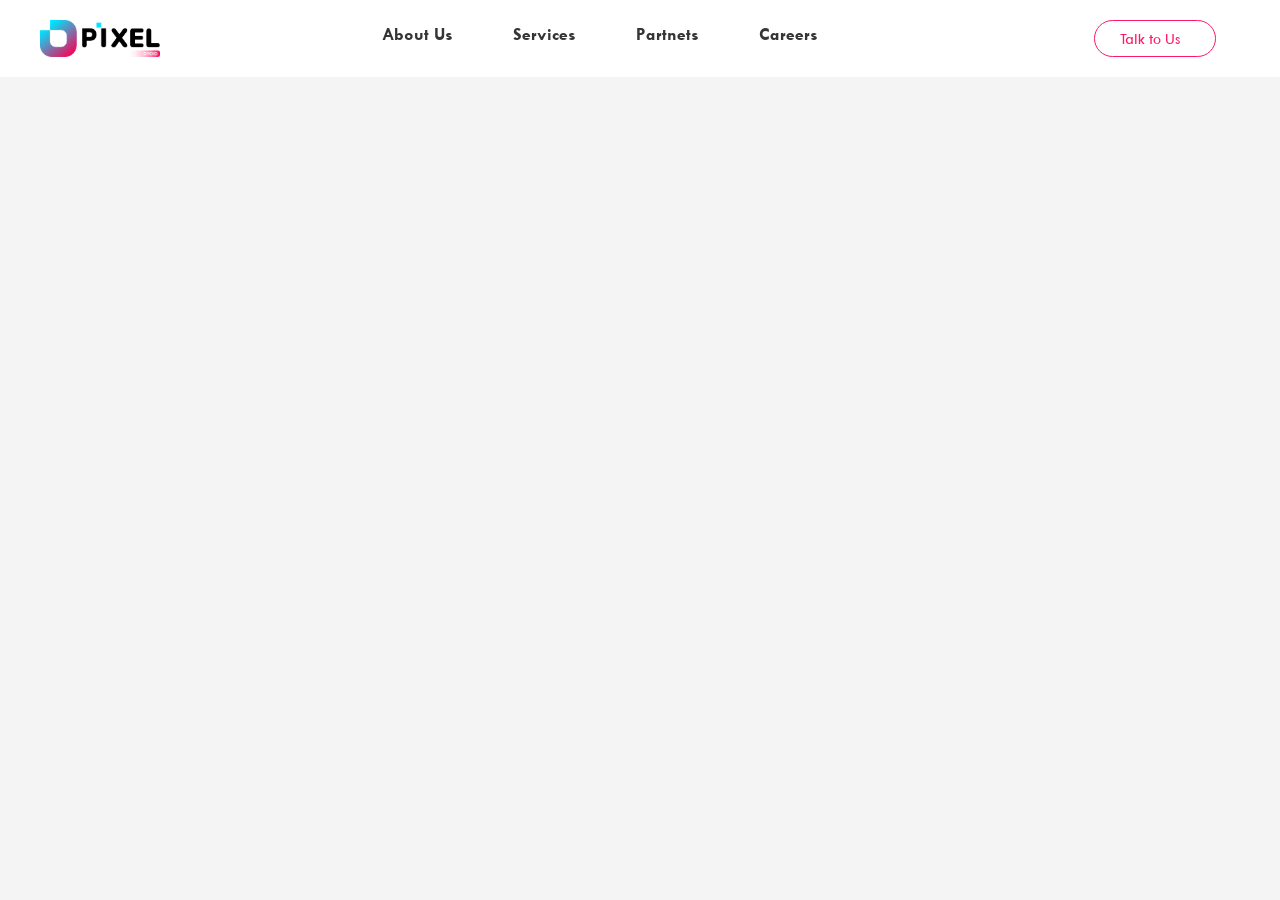
==== index.html @ 1103f54e "nav bar complete" ====
<!DOCTYPE html>
<html lang="en">
<head>

    <meta charset="UTF-8">
    <meta name="viewport" content="width=device-width, initial-scale=1.0">
    <link rel="stylesheet" href="styles/fonts.css">
    <link rel="stylesheet" href="styles/global.css">    
    <link rel="stylesheet" href="styles/colors.css">
    <link rel="stylesheet" href="styles/index.css">
    
    <link rel="icon" href="assets/images/emblem.png" type="image/x-icon">
    <title>Pixeldroid</title>

</head>

<body class="no-margin relative">

    <!-- Initial loader -->
     <!-- To display remove the "display-none" class from this div -->

    <div id="loading" class="flex z1 absolute display-none"> 
        <div class="loading-content self-center">
            <img src="assets/images/loading.gif" alt="Loading..." class="full">
        </div>
    </div>

    <!-- Nav with a wrapper to limit max width -->
    <div class="nav flex">
        <div class="nav-wrapper self-center ">
            <a href="index.html" class="nav-logo flex self-center-y " aria-label="Pixeldroid home"></a>
            
            <div class="nav-links self-center-y ">

                <div class="nav-link flex self-center-y column">
                    <div class="nav-link-text flex self-center-y ">
                        About Us
                    </div>
                    <div class="nav-link-line flex "></div>
                </div>

                <div class="nav-link flex self-center-y column">
                    <div class="nav-link-text flex self-center-y ">
                        Services
                    </div>
                    <div class="nav-link-line flex "></div>
                </div>

                <div class="nav-link flex self-center-y column">
                    <div class="nav-link-text flex self-center-y ">
                        Partnets
                    </div>
                    <div class="nav-link-line flex "></div>
                </div>

                <div class="nav-link flex self-center-y column">
                    <div class="nav-link-text flex self-center-y ">
                        Careers
                    </div>
                    <div class="nav-link-line flex "></div>
                </div>

            </div>

            <div class="nav-right flex ">

                <div class="sendmail flex self-center relative ">
                    <div class="sendmail-text">Talk to Us</div>
                    <div class="sendmail-icon absolute ">
                        <svg class="full" xmlns="http://www.w3.org/2000/svg" width="800px" height="800px" viewBox="0 0 24 24" fill="none">

                        <g id="SVGRepo_bgCarrier" stroke-width="0"/>

                        <g id="SVGRepo_tracerCarrier" stroke-linecap="round" stroke-linejoin="round"/>

                        <g id="SVGRepo_iconCarrier"> <path fill-rule="evenodd" clip-rule="evenodd" d="M2.8 4C1.86451 4 1.0468 4.46923 0.544325 5.16792C0.20074 5.64567 0 6.23499 0 6.86667V17.1333C0 18.682 1.21964 20 2.8 20H10.2C10.7523 20 11.2 19.5523 11.2 19C11.2 18.4477 10.7523 18 10.2 18H2.8C2.39214 18 2 17.6466 2 17.1333V7.94766L7.77948 14.3096C8.96986 15.6199 11.0301 15.6199 12.2205 14.3096L18 7.94766V12.1333C18 12.6856 18.4477 13.1333 19 13.1333C19.5523 13.1333 20 12.6856 20 12.1333V6.86667C20 6.235 19.7993 5.64567 19.4557 5.16792C18.9532 4.46923 18.1355 4 17.2 4H2.8ZM9.25983 12.9647L2.9327 6H17.0673L10.7402 12.9647C10.3434 13.4015 9.65662 13.4015 9.25983 12.9647ZM18.2929 21.2929C17.9024 21.6834 17.9024 22.3166 18.2929 22.7071C18.6834 23.0976 19.3166 23.0976 19.7071 22.7071L22.7071 19.7071C23.0976 19.3166 23.0976 18.6834 22.7071 18.2929L19.7071 15.2929C19.3166 14.9024 18.6834 14.9024 18.2929 15.2929C17.9024 15.6834 17.9024 16.3166 18.2929 16.7071L19.5858 18H15C14.4477 18 14 18.4477 14 19C14 19.5523 14.4477 20 15 20H19.5858L18.2929 21.2929Z" fill="#fff"/> </g>

                        </svg>
                    </div>

                </div>

            </div>

        </div>

    </div>
    
</body>

</html>
---- styles/fonts.css ----
/* 1. Tw cent normal */
@font-face {
  font-family: 'tc';
  src: url('../assets/fonts/TCM_____.TTF') format('truetype');
  font-weight: normal; 
  font-style: normal;
  font-display: swap;
}

/* 2. Tw cent bold */
@font-face {
  font-family: 'tc';
  src: url('../assets/fonts/TCB_____.TTF') format('truetype');
  font-weight: bold;
  font-style: normal;
  font-display: swap;
}
---- styles/global.css ----
.self-center{
    display: flex;
    margin: auto;
}
.self-center-x{
    display: flex;
    margin-left: auto;
    margin-right: auto;
}
.self-center-y{
    display: flex;
    margin-top: auto;
    margin-bottom: auto;
}

.square{
    aspect-ratio: 1/1;
}

.full{
    width: 100%;
    height: 100%;
}

.no-margin{
    margin: 0;
}

.flex{
    display: flex;
}

.column{
    flex-direction: column;
}

.row{
    flex-direction: row;
}

.display-none{
    display: none;
}

.z1{
    z-index: 1;
}

.relative{
    position: relative;
}

.absolute{
    position: absolute;
}

.border{
    border: 1px solid grey;
}
---- styles/colors.css ----
:root{
    --loading-background:#000000b6;
    --background-1: #F4F4F4;
    --background-2: #ffffff;
    --accent-1: #5297C5;
    --accent-2: #FF1865;
    --nav-font-color: #353535;
}
---- styles/index.css ----
*{
    transition: all 0.1s ease-in-out;

}

body{
    background-color:var(--background-1);
}
#loading{
    width: 100svw;
    height: 100svh;
    background-color: var(--loading-background);
    backdrop-filter: blur(5px); 
    -webkit-backdrop-filter: blur(5px); 
}

.loading-content{
    height: 15vh;
    width: 15vh;
}

.nav{
    background-color: var(--background-2);
    height: 8.5svh;
    width: 100svw;
    
}

.nav-wrapper{
    width: 100%;
    max-width: 1200px;
    height: 100%;
    padding-left: 20px;
    padding-right: 20px;
    justify-content: space-between;
}

.nav-logo{
    display: block;
    height: 90%;
    width: 120px;
    background-image: url('../assets/images/logo.png');
    background-repeat: no-repeat;
    background-position: center;
    background-size: contain;
    text-decoration: none;  
}

.nav-links{
    height: 90%;
    justify-content: space-between;
    color: var(--nav-font-color);
}

.nav-link:hover{
    color: var(--accent-1);
    cursor: pointer;
}

.nav-link{
    padding: 0 10px;
    height: 60%;
    padding-bottom: 10px;
    margin-right: 30px;
}

.nav-link-text{
    font-family: 'tc', sans-serif;
    font-size: 18px;
    font-weight: bold;
    height: 73%;
    align-items: end;
    padding: 0 5px;
    margin-top: auto;
}

.nav-link-line{
    background-color: var(--background-2);
    height: 9%;
    width: 100%;
    border-top-left-radius: 20px;
    border-top-right-radius: 20px;
    margin-top: 5px;
}

.nav-link:hover .nav-link-line{
    background-color: var(--accent-2);
}

.nav-right{
    width: 170px;
}

.sendmail{
    width: 70px;
    height: 35px;
    border-radius: 30px;
    border: 1px solid var(--accent-2);
    cursor: pointer;
    align-items: center;
    padding: 0 25px;
    color: var(--accent-2);
    overflow: hidden;
}

.sendmail:hover{
    background-color: var(--accent-2);
    color: var(--background-1);
    width: 100px;
}

.sendmail-text{
    font-family: 'tc', sans-serif;
    font-size: 16px;
    
}

.sendmail-icon{
    width: 20px;
    height: 20px;
    right: -30px;
}

.sendmail-svg{
    stroke: aliceblue;
}

.sendmail:hover .sendmail-icon{
    right: 10px;
}
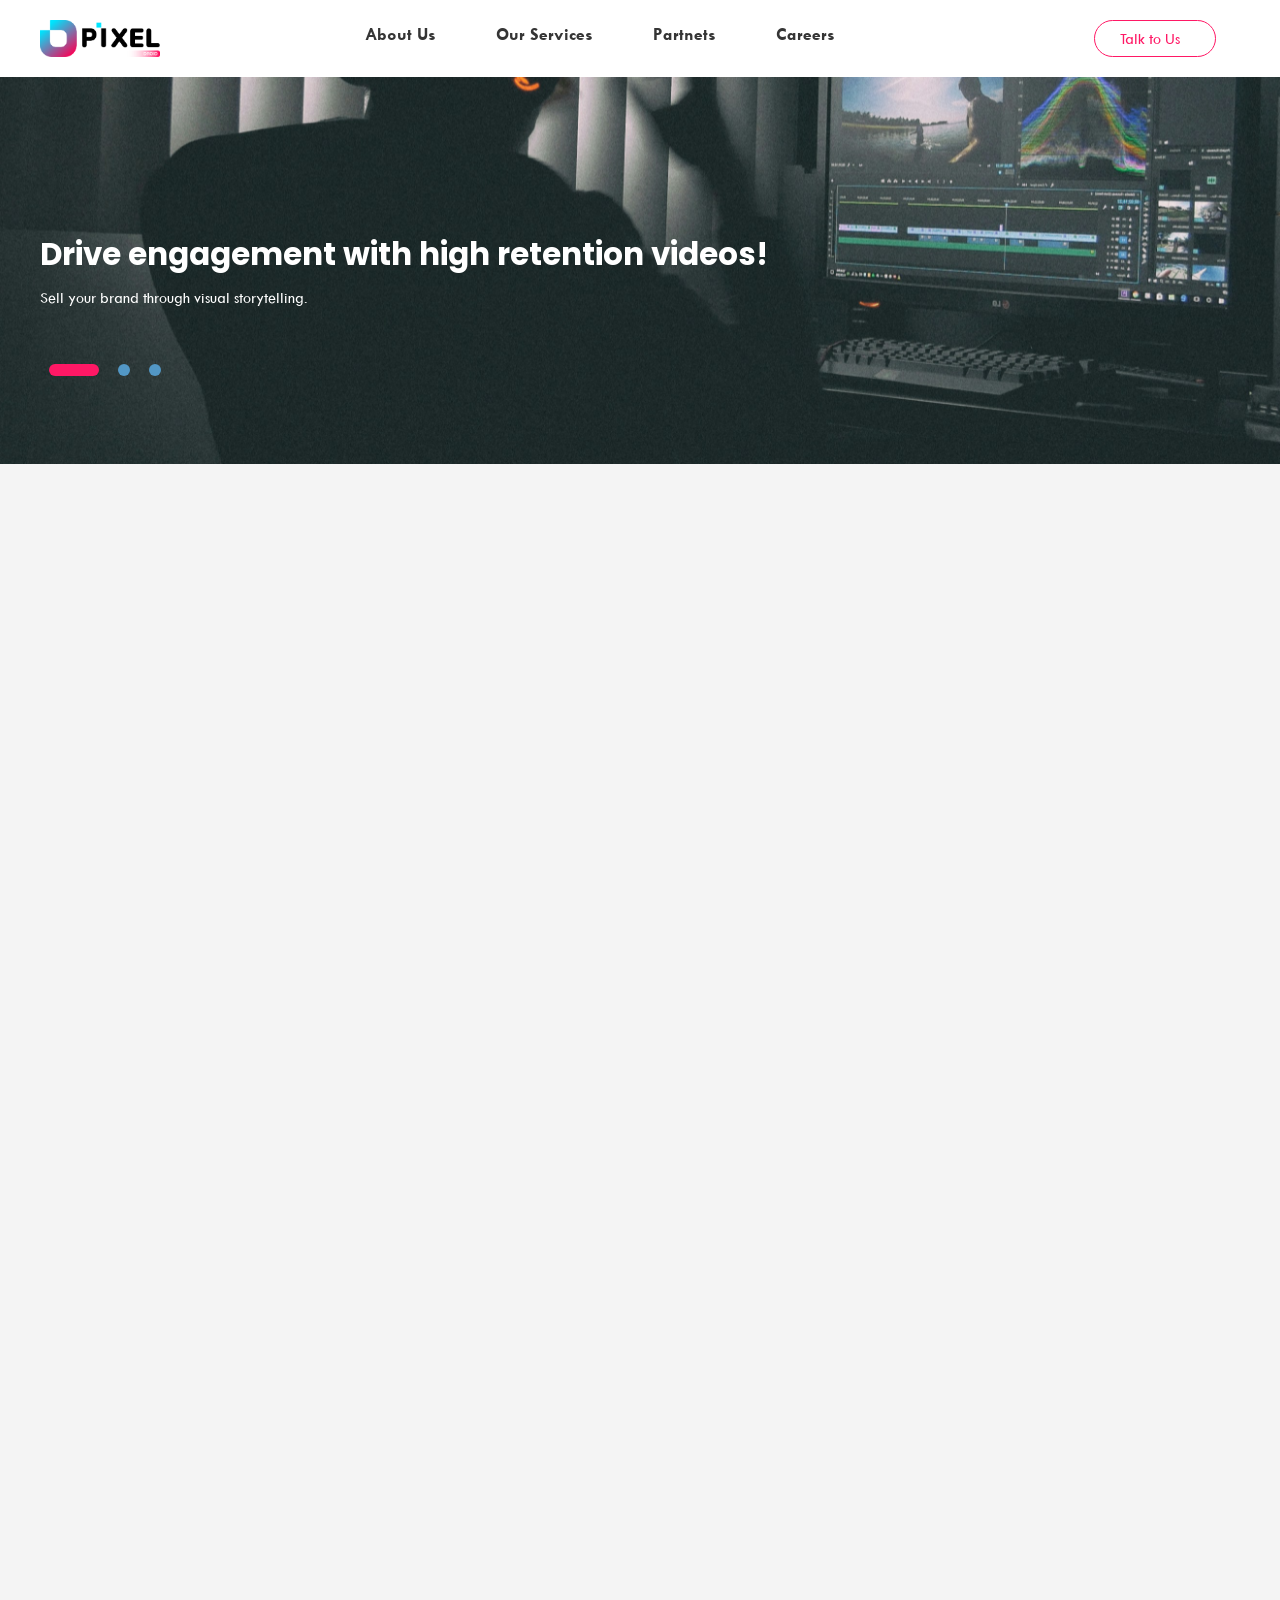
==== commit 5a2cfeb9: "home bg hero ready UI" ====
--- a/index.html
+++ b/index.html
@@ -4,10 +4,13 @@
 
     <meta charset="UTF-8">
     <meta name="viewport" content="width=device-width, initial-scale=1.0">
-    <link rel="stylesheet" href="styles/fonts.css">
+    <link rel="stylesheet" href="styles/fonts.css">    
     <link rel="stylesheet" href="styles/global.css">    
     <link rel="stylesheet" href="styles/colors.css">
+    <link rel="stylesheet" href="styles/scrollbar.css">
     <link rel="stylesheet" href="styles/index.css">
+    <script src="js/index.js" defer></script>
+    <script src="js/loading.js" defer></script>
     
     <link rel="icon" href="assets/images/emblem.png" type="image/x-icon">
     <title>Pixeldroid</title>
@@ -41,7 +44,7 @@
 
                 <div class="nav-link flex self-center-y column">
                     <div class="nav-link-text flex self-center-y ">
-                        Services
+                        Our Services
                     </div>
                     <div class="nav-link-line flex "></div>
                 </div>
@@ -85,6 +88,40 @@
         </div>
 
     </div>
+
+
+    <!-- Home landing background -->
+    <div class="home-bg flex column">
+        <div class="homebg-limiter self-center-x column ">
+
+            <div class="home-bg-limiter flex column ">
+                <div class="home-title ">Drive engagement with high retention videos!</div>
+                <div class="home-subtitle">Sell your brand through visual storytelling.</div>
+            </div>
+            <div class="courasel flex row ">
+
+                <div class="courasel-rounded" id="courasel1">
+
+                </div>
+                <div class="courasel-rounded" id="courasel2">
+
+                </div>
+                <div class="courasel-rounded" id="courasel3">
+
+                </div>
+
+            </div>
+            
+        </div>
+        
+    </div>
+
+
+    <!-- At a glance home -->
+    <div class="home-at-a-glance">
+
+    </div>
+
     
 </body>
 
--- a/styles/fonts.css
+++ b/styles/fonts.css
@@ -15,3 +15,23 @@
   font-style: normal;
   font-display: swap;
 }
+
+
+
+/* 3. Poppins light */
+@font-face {
+  font-family: 'poppins';
+  src: url('../assets/fonts/Poppins-Light.ttf') format('truetype');
+  font-weight: normal;
+  font-style: normal;
+  font-display: swap;
+}
+
+/* 4. Poppins bold */
+@font-face {
+  font-family: 'poppins';
+  src: url('../assets/fonts/Poppins-Bold.ttf') format('truetype');
+  font-weight: bold;
+  font-style: normal;
+  font-display: swap;
+}
--- a/styles/colors.css
+++ b/styles/colors.css
@@ -5,4 +5,5 @@
     --accent-1: #5297C5;
     --accent-2: #FF1865;
     --nav-font-color: #353535;
+    --white: #FFFFFF;
 }
--- a/styles/scrollbar.css
+++ b/styles/scrollbar.css
@@ -0,0 +1,29 @@
+/* 1. Standard Properties (Firefox and modern standards) */
+* {
+  scrollbar-width: thin; /* Options: auto, thin, none */
+  scrollbar-color: var(--accent-1) var(--background-1); /* thumb color [space] track color */
+}
+
+/* 2. WebKit Pseudo-elements (Chrome, Edge, Safari) */
+/* The entire scrollbar area */
+::-webkit-scrollbar {
+  width: 1px; /* Width of vertical scrollbar */
+  height: 1px; /* Height of horizontal scrollbar */
+}
+
+/* The background track */
+::-webkit-scrollbar-track {
+  background: var(--background-1); 
+  border-radius: 1px;
+}
+
+/* The draggable handle */
+::-webkit-scrollbar-thumb {
+  background: var(--background-1); 
+  border-radius: 1px;
+}
+
+/* Draggable handle on hover */
+::-webkit-scrollbar-thumb:hover {
+  background: var(--background-1); 
+}
--- a/styles/index.css
+++ b/styles/index.css
@@ -1,7 +1,7 @@
 
 
 *{
-    transition: all 0.1s ease-in-out;
+    transition: all 0.2s ease-in-out;
 
 }
 
@@ -24,7 +24,7 @@
 .nav{
     background-color: var(--background-2);
     height: 8.5svh;
-    width: 100svw;
+    width: 100%;
     
 }
 
@@ -132,3 +132,65 @@
 }
 
 
+/* Home */
+.home-bg{
+    width: 100%;
+    height: 43vh;
+    background-image: url(../assets/images/backgrounds/bga.png);
+    background-position: center;
+    background-size: cover;
+}
+
+.homebg-limiter{
+    width: 100%;
+    max-width: 1200px;
+    height: 60%;
+    margin-top: auto;
+}
+
+.home-title{
+    font-family: 'poppins', sans-serif;
+    font-weight: bold;
+    font-size: 31px;
+    color: var(--white);
+}
+
+.home-subtitle{
+    color:var(--white);
+    font-family: 'tc';
+    margin-top: 10px;
+}
+
+.courasel{
+    width: 130px;
+    height: 100px;
+    margin-top: auto;
+    justify-content: space-around;
+    
+}
+
+.courasel-rounded{
+    border-radius: 20px;
+    height: 12px;
+    cursor: pointer;
+}
+
+#courasel1{
+    width: 50px;
+    
+    background-color: var(--accent-2);
+}
+#courasel2{
+    width: 12px;    
+    background-color: var(--accent-1);
+
+}
+#courasel3{
+    width: 12px;
+    background-color: var(--accent-1);
+}
+
+.home-at-a-glance{
+    height: 2000px;
+    width: 100%;
+}
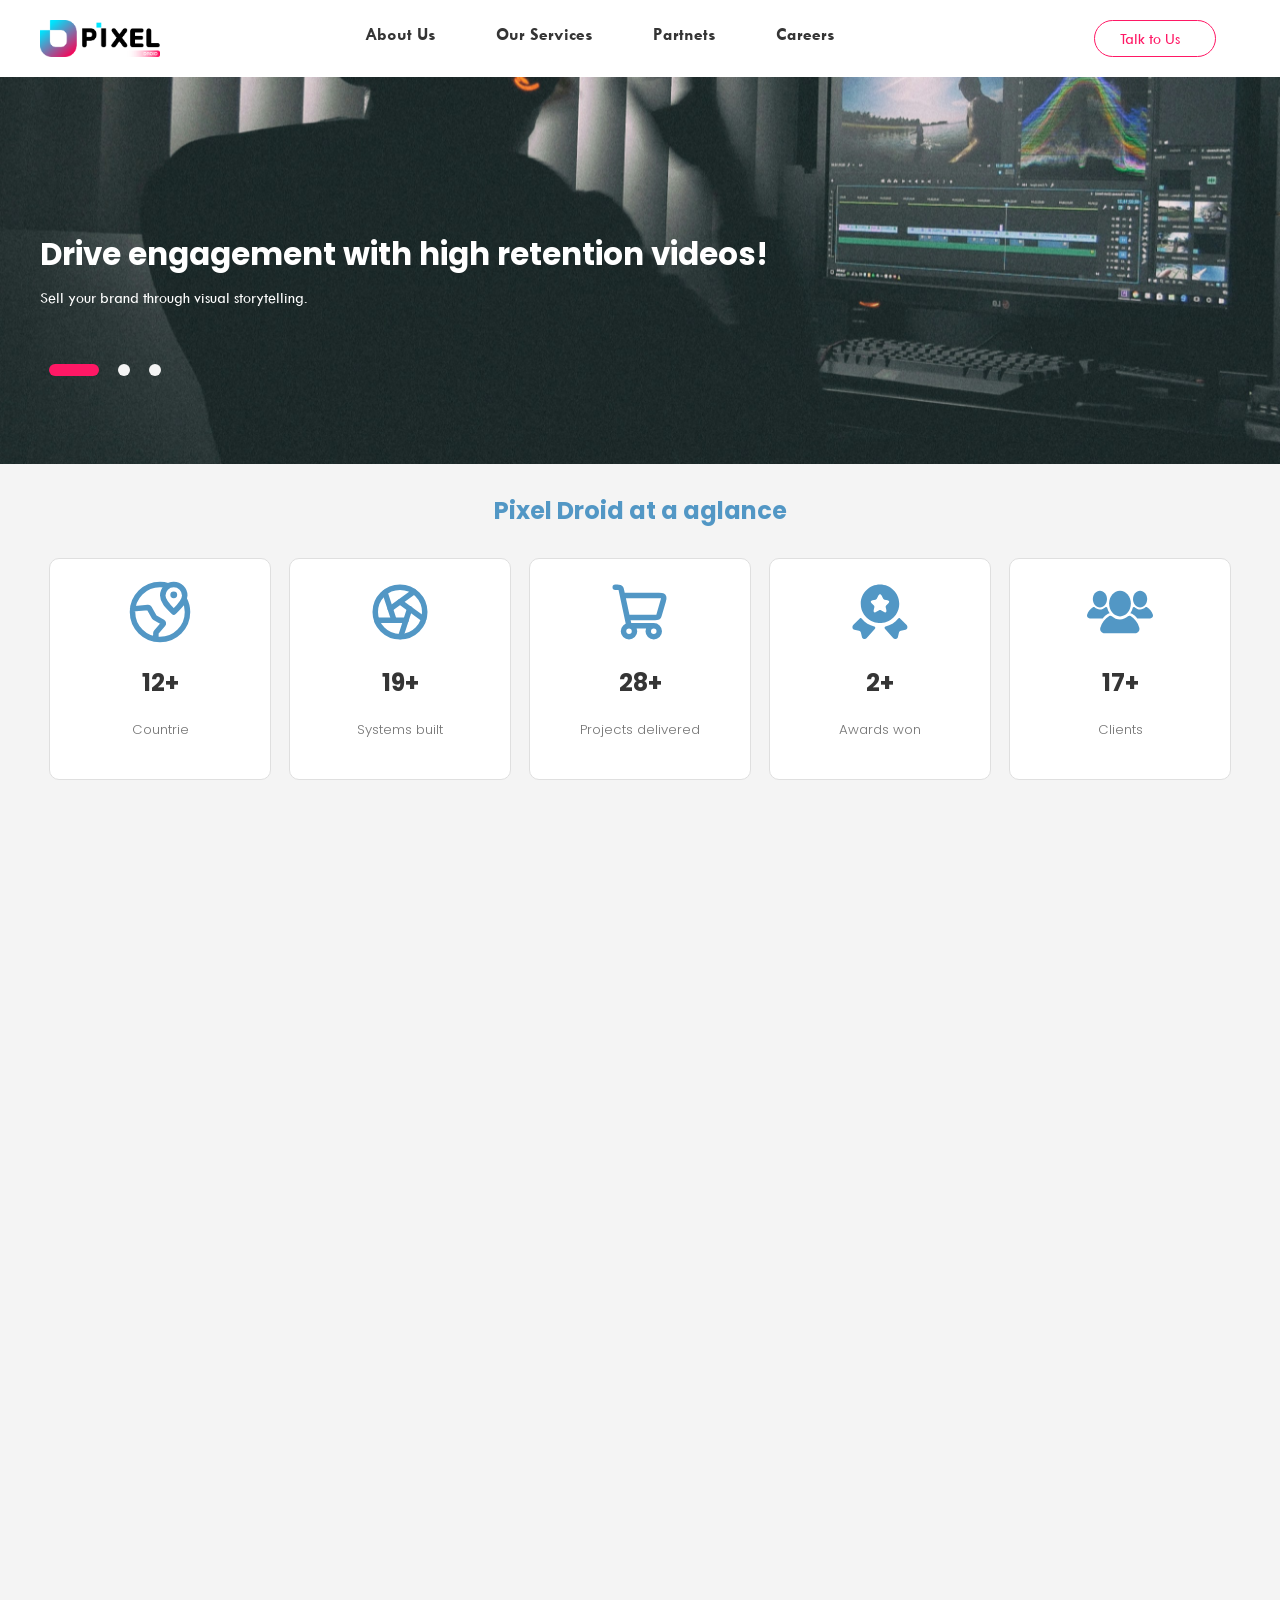
==== commit ca655d6a: "At a  glance boxes complete" ====
--- a/index.html
+++ b/index.html
@@ -30,34 +30,34 @@
 
     <!-- Nav with a wrapper to limit max width -->
     <div class="nav flex">
-        <div class="nav-wrapper self-center ">
+        <div class="nav-wrapper self-center max-width">
             <a href="index.html" class="nav-logo flex self-center-y " aria-label="Pixeldroid home"></a>
             
-            <div class="nav-links self-center-y ">
+            <div class="nav-links self-center-y tc">
+
+                <div class="nav-link flex self-center-y column ">
+                    <div class="nav-link-text flex self-center-y ">
+                        About Us
+                    </div>
+                    <div class="nav-link-line flex "></div>
+                </div>
 
                 <div class="nav-link flex self-center-y column">
                     <div class="nav-link-text flex self-center-y ">
-                        About Us
+                        Our Services
                     </div>
                     <div class="nav-link-line flex "></div>
                 </div>
 
                 <div class="nav-link flex self-center-y column">
                     <div class="nav-link-text flex self-center-y ">
-                        Our Services
+                        Partnets
                     </div>
                     <div class="nav-link-line flex "></div>
                 </div>
 
                 <div class="nav-link flex self-center-y column">
                     <div class="nav-link-text flex self-center-y ">
-                        Partnets
-                    </div>
-                    <div class="nav-link-line flex "></div>
-                </div>
-
-                <div class="nav-link flex self-center-y column">
-                    <div class="nav-link-text flex self-center-y ">
                         Careers
                     </div>
                     <div class="nav-link-line flex "></div>
@@ -67,7 +67,7 @@
 
             <div class="nav-right flex ">
 
-                <div class="sendmail flex self-center relative ">
+                <div class="sendmail flex self-center relative tc">
                     <div class="sendmail-text">Talk to Us</div>
                     <div class="sendmail-icon absolute ">
                         <svg class="full" xmlns="http://www.w3.org/2000/svg" width="800px" height="800px" viewBox="0 0 24 24" fill="none">
@@ -92,11 +92,11 @@
 
     <!-- Home landing background -->
     <div class="home-bg flex column">
-        <div class="homebg-limiter self-center-x column ">
+        <div class="homebg-limiter self-center-x column max-width">
 
             <div class="home-bg-limiter flex column ">
-                <div class="home-title ">Drive engagement with high retention videos!</div>
-                <div class="home-subtitle">Sell your brand through visual storytelling.</div>
+                <div class="home-title poppins ">Drive engagement with high retention videos!</div>
+                <div class="home-subtitle tc">Sell your brand through visual storytelling.</div>
             </div>
             <div class="courasel flex row ">
 
@@ -118,7 +118,121 @@
 
 
     <!-- At a glance home -->
-    <div class="home-at-a-glance">
+    <div class="home-at-a-glance ">
+        <div class="at-a-glance-limiter flex self-center-x max-width column  ">
+
+            <h2 class="self-center-x poppins">Pixel Droid at a aglance</h2>
+
+            <div class="at-a-glance-boxes flex row ">
+
+                <div class="glance-box flex ">
+                    <div class="box-icon self-center-x flex square ">
+                        <svg class="full" xmlns="http://www.w3.org/2000/svg" width="256px" height="256px" viewBox="0 0 24 24" fill="none">
+
+                        <g id="SVGRepo_bgCarrier" stroke-width="0"/>
+
+                        <g id="SVGRepo_tracerCarrier" stroke-linecap="round" stroke-linejoin="round"/>
+
+                        <g id="SVGRepo_iconCarrier"> <path d="M15 2.4578C14.053 2.16035 13.0452 2 12 2C6.47715 2 2 6.47715 2 12C2 17.5228 6.47715 22 12 22C17.5228 22 22 17.5228 22 12C22 10.2847 21.5681 8.67022 20.8071 7.25945M17 5.75H17.005M10.5001 21.8883L10.5002 19.6849C10.5002 19.5656 10.5429 19.4502 10.6205 19.3596L13.1063 16.4594C13.3106 16.2211 13.2473 15.8556 12.9748 15.6999L10.1185 14.0677C10.0409 14.0234 9.97663 13.9591 9.93234 13.8814L8.07046 10.6186C7.97356 10.4488 7.78657 10.3511 7.59183 10.3684L2.06418 10.8607M21 6C21 8.20914 19 10 17 12C15 10 13 8.20914 13 6C13 3.79086 14.7909 2 17 2C19.2091 2 21 3.79086 21 6ZM17.25 5.75C17.25 5.88807 17.1381 6 17 6C16.8619 6 16.75 5.88807 16.75 5.75C16.75 5.61193 16.8619 5.5 17 5.5C17.1381 5.5 17.25 5.61193 17.25 5.75Z" stroke="#5297C5" stroke-width="2" stroke-linecap="round" stroke-linejoin="round"/> </g>
+
+                        </svg>
+
+                    </div>
+
+                    <h2 class="poppins self-center-x ">12+</h2>
+
+                    <h5 class="poppins self-center-x ">Countrie</h5>
+                </div>
+
+                <div class="glance-box flex ">
+                    <div class="box-icon self-center-x flex square ">
+                        <svg class="full" xmlns="http://www.w3.org/2000/svg" width="256px" height="256px" viewBox="0 0 24 24" fill="none">
+
+                        <g id="SVGRepo_bgCarrier" stroke-width="0"/>
+
+                        <g id="SVGRepo_tracerCarrier" stroke-linecap="round" stroke-linejoin="round"/>
+
+                        <g id="SVGRepo_iconCarrier"> <path d="M21 12C21 16.9706 16.9706 21 12 21C7.02944 21 3 16.9706 3 12C3 7.02944 7.02944 3 12 3C16.9706 3 21 7.02944 21 12Z" stroke="#5297C5" stroke-width="2"/> <path d="M3.59998 15H14.15" stroke="#5297C5" stroke-width="2" stroke-linecap="round" stroke-linejoin="round"/> <path d="M6.55115 4.93823L9.81128 14.9719" stroke="#5297C5" stroke-width="2" stroke-linecap="round" stroke-linejoin="round"/> <path d="M17.0323 4.6355L8.49722 10.8366" stroke="#5297C5" stroke-width="2" stroke-linecap="round" stroke-linejoin="round"/> <path d="M20.5591 14.5104L12.024 8.30924" stroke="#5297C5" stroke-width="2" stroke-linecap="round" stroke-linejoin="round"/> <path d="M12.2574 20.9159L15.5176 10.8822" stroke="#5297C5" stroke-width="2" stroke-linecap="round" stroke-linejoin="round"/> </g>
+
+                        </svg>
+
+                    </div>
+
+                    <h2 class="poppins self-center-x ">19+</h2>
+
+                    <h5 class="poppins self-center-x ">Systems built</h5>
+                </div>
+
+                <div class="glance-box flex ">
+                    <div class="box-icon self-center-x flex square ">
+                        <svg class="full" xmlns="http://www.w3.org/2000/svg" width="800px" height="800px" viewBox="0 0 24 24" fill="none">
+
+                        <g id="SVGRepo_bgCarrier" stroke-width="0"/>
+
+                        <g id="SVGRepo_tracerCarrier" stroke-linecap="round" stroke-linejoin="round"/>
+
+                        <g id="SVGRepo_iconCarrier"> <g id="Interface / Shopping_Cart_01"> <path id="Vector" d="M17 17C15.8954 17 15 17.8954 15 19C15 20.1046 15.8954 21 17 21C18.1046 21 19 20.1046 19 19C19 17.8954 18.1046 17 17 17ZM17 17H9.29395C8.83288 17 8.60193 17 8.41211 16.918C8.24466 16.8456 8.09938 16.7291 7.99354 16.5805C7.8749 16.414 7.82719 16.1913 7.73274 15.7505L5.27148 4.26465C5.17484 3.81363 5.12587 3.58838 5.00586 3.41992C4.90002 3.27135 4.75477 3.15441 4.58732 3.08205C4.39746 3 4.16779 3 3.70653 3H3M6 6H18.8732C19.595 6 19.9555 6 20.1978 6.15036C20.41 6.28206 20.5653 6.48862 20.633 6.729C20.7104 7.00343 20.611 7.34996 20.411 8.04346L19.0264 12.8435C18.9068 13.2581 18.8469 13.465 18.7256 13.6189C18.6185 13.7547 18.4772 13.861 18.317 13.9263C18.1361 14 17.9211 14 17.4921 14H7.73047M8 21C6.89543 21 6 20.1046 6 19C6 17.8954 6.89543 17 8 17C9.10457 17 10 17.8954 10 19C10 20.1046 9.10457 21 8 21Z" stroke="#5297C5" stroke-width="2" stroke-linecap="round" stroke-linejoin="round"/> </g> </g>
+
+                        </svg>
+
+                    </div>
+
+                    <h2 class="poppins self-center-x ">28+</h2>
+
+                    <h5 class="poppins self-center-x ">Projects delivered</h5>
+                </div>
+
+                <div class="glance-box flex ">
+                    <div class="box-icon self-center-x flex square ">
+                        <svg class="full" xmlns="http://www.w3.org/2000/svg" width="800px" height="800px" viewBox="0 0 24 24" fill="none">
+
+                        <g id="SVGRepo_bgCarrier" stroke-width="0"/>
+
+                        <g id="SVGRepo_tracerCarrier" stroke-linecap="round" stroke-linejoin="round"/>
+
+                        <g id="SVGRepo_iconCarrier"> <path d="M21.2502 18.4701L19.6002 18.8601C19.2302 18.9501 18.9402 19.2301 18.8602 19.6001L18.5102 21.0701C18.3202 21.8701 17.3002 22.1201 16.7702 21.4901L13.7802 18.0501C13.5402 17.7701 13.6702 17.3301 14.0302 17.2401C15.8002 16.8101 17.3902 15.8201 18.5602 14.4101C18.7502 14.1801 19.0902 14.1501 19.3002 14.3601L21.5202 16.5801C22.2802 17.3401 22.0102 18.2901 21.2502 18.4701Z" fill="#5297C5"/> <path d="M2.69919 18.4701L4.34919 18.8601C4.71919 18.9501 5.00919 19.2301 5.08919 19.6001L5.43919 21.0701C5.62919 21.8701 6.64919 22.1201 7.17919 21.4901L10.1692 18.0501C10.4092 17.7701 10.2792 17.3301 9.91919 17.2401C8.14919 16.8101 6.55919 15.8201 5.38919 14.4101C5.19919 14.1801 4.85919 14.1501 4.64919 14.3601L2.42919 16.5801C1.66919 17.3401 1.93919 18.2901 2.69919 18.4701Z" fill="#5297C5"/> <path d="M12 2C8.13 2 5 5.13 5 9C5 10.45 5.43 11.78 6.17 12.89C7.25 14.49 8.96 15.62 10.95 15.91C11.29 15.97 11.64 16 12 16C12.36 16 12.71 15.97 13.05 15.91C15.04 15.62 16.75 14.49 17.83 12.89C18.57 11.78 19 10.45 19 9C19 5.13 15.87 2 12 2ZM15.06 8.78L14.23 9.61C14.09 9.75 14.01 10.02 14.06 10.22L14.3 11.25C14.49 12.06 14.06 12.38 13.34 11.95L12.34 11.36C12.16 11.25 11.86 11.25 11.68 11.36L10.68 11.95C9.96 12.37 9.53 12.06 9.72 11.25L9.96 10.22C10 10.03 9.93 9.75 9.79 9.61L8.94 8.78C8.45 8.29 8.61 7.8 9.29 7.69L10.36 7.51C10.54 7.48 10.75 7.32 10.83 7.16L11.42 5.98C11.74 5.34 12.26 5.34 12.58 5.98L13.17 7.16C13.25 7.32 13.46 7.48 13.65 7.51L14.72 7.69C15.39 7.8 15.55 8.29 15.06 8.78Z" fill="#5297C5"/> </g>
+
+                        </svg>
+
+                    </div>
+
+                    <h2 class="poppins self-center-x ">2+</h2>
+
+                    <h5 class="poppins self-center-x ">Awards won</h5>
+                </div>
+
+                <div class="glance-box flex ">
+                    <div class="box-icon self-center-x flex square ">
+                        <svg class="full" xmlns="http://www.w3.org/2000/svg" xmlns:xlink="http://www.w3.org/1999/xlink" fill="#5297C5" version="1.1" id="Layer_1" width="800px" height="800px" viewBox="924 578 200 200" enable-background="new 924 578 200 200" xml:space="preserve">
+
+                        <g id="SVGRepo_bgCarrier" stroke-width="0"/>
+
+                        <g id="SVGRepo_tracerCarrier" stroke-linecap="round" stroke-linejoin="round"/>
+
+                        <g id="SVGRepo_iconCarrier"> <g> <g> <path d="M984.585,638.942c0,13.999-9.609,25.348-21.462,25.348c-11.852,0-21.459-11.349-21.459-25.348 c0-13.998,9.607-25.346,21.459-25.346C974.976,613.596,984.585,624.944,984.585,638.942z"/> <path d="M987.585,683.641c1.55-0.945,3.265-1.561,5.041-1.855c-3.606-5.088-6.161-10.546-7.637-17.078 c-0.404-2.387-3.672-2.667-6.102-0.687c-4.546,3.706-9.849,6.186-15.765,6.186c-6.03,0-11.577-2.399-16.024-6.414 c-1.419-1.282-3.51-1.476-5.143-0.479c-8.443,5.158-14.834,13.344-17.622,23.067c-0.749,2.605-0.223,5.42,1.411,7.588 c1.636,2.166,4.192,3.443,6.906,3.443h38.668C975.947,692.072,981.41,687.41,987.585,683.641z"/> </g> <g> <path d="M1063.416,638.942c0,13.999,9.608,25.348,21.461,25.348c11.854,0,21.46-11.349,21.46-25.348 c0-13.998-9.606-25.346-21.46-25.346C1073.024,613.596,1063.416,624.944,1063.416,638.942z"/> <path d="M1060.415,683.641c-1.55-0.945-3.266-1.561-5.041-1.855c3.606-5.088,6.161-10.546,7.637-17.078 c0.405-2.387,3.673-2.667,6.103-0.687c4.546,3.706,9.848,6.186,15.764,6.186c6.029,0,11.577-2.399,16.025-6.414 c1.419-1.282,3.509-1.476,5.142-0.479c8.444,5.158,14.836,13.344,17.622,23.067c0.748,2.605,0.223,5.42-1.41,7.588 c-1.637,2.166-4.192,3.443-6.905,3.443h-38.67C1072.053,692.072,1066.591,687.41,1060.415,683.641z"/> </g> <g> <path d="M1082.475,725.451c-4.198-14.654-13.72-27.045-26.326-34.992c-2.487-1.566-5.715-1.313-7.921,0.631 c-6.766,5.959-15.138,9.506-24.228,9.506c-9.269,0-17.791-3.686-24.626-9.855c-2.182-1.971-5.393-2.268-7.902-0.734 c-12.977,7.924-22.799,20.504-27.082,35.445c-1.151,4.008-0.344,8.328,2.166,11.662c2.516,3.33,6.443,5.291,10.615,5.291h92.523 c4.173,0,8.103-1.955,10.618-5.291C1082.823,733.779,1083.626,729.463,1082.475,725.451z"/> <path d="M1056.981,652.547c0,21.513-14.766,38.955-32.981,38.955c-18.214,0-32.979-17.442-32.979-38.955 c0-21.515,14.765-38.951,32.979-38.951C1042.216,613.596,1056.981,631.033,1056.981,652.547z"/> </g> </g> </g>
+
+                        </svg>
+
+                    </div>
+
+                    <h2 class="poppins self-center-x ">17+</h2>
+
+                    <h5 class="poppins self-center-x ">Clients</h5>
+                </div>
+
+                
+
+            </div>
+
+        </div>
+
+    </div>
+
+    <!-- What we do section -->
+
+    <div class="what-we-do flex border">
+
+        
 
     </div>
 
--- a/styles/fonts.css
+++ b/styles/fonts.css
@@ -1,3 +1,6 @@
+
+/* Designed and developed by Pixeldroid limited pixeldroid@protonmail.com, develop@pixeldroid.com */
+
 /* 1. Tw cent normal */
 @font-face {
   font-family: 'tc';
--- a/styles/global.css
+++ b/styles/global.css
@@ -1,3 +1,5 @@
+/* Designed and developed by Pixeldroid limited pixeldroid@protonmail.com, develop@pixeldroid.com */
+
 .self-center{
     display: flex;
     margin: auto;
@@ -56,4 +58,16 @@
 
 .border{
     border: 1px solid grey;
+}
+
+.max-width{
+    max-width: 1200px;
+}
+
+.poppins{
+    font-family: 'poppins', sans-serif;
+}
+
+.tc{
+    font-family: 'tc', sans-serif;
 }
--- a/styles/colors.css
+++ b/styles/colors.css
@@ -1,3 +1,5 @@
+/* Colors for pixeldroid */
+/* Designed and developed by Pixeldroid limited pixeldroid@protonmail.com, develop@pixeldroid.com */
 :root{
     --loading-background:#000000b6;
     --background-1: #F4F4F4;
@@ -6,4 +8,6 @@
     --accent-2: #FF1865;
     --nav-font-color: #353535;
     --white: #FFFFFF;
+    --border: #DFDFDF;
+    --faint-text: rgb(116, 116, 116);
 }
--- a/styles/index.css
+++ b/styles/index.css
@@ -30,7 +30,6 @@
 
 .nav-wrapper{
     width: 100%;
-    max-width: 1200px;
     height: 100%;
     padding-left: 20px;
     padding-right: 20px;
@@ -67,7 +66,6 @@
 }
 
 .nav-link-text{
-    font-family: 'tc', sans-serif;
     font-size: 18px;
     font-weight: bold;
     height: 73%;
@@ -112,7 +110,6 @@
 }
 
 .sendmail-text{
-    font-family: 'tc', sans-serif;
     font-size: 16px;
     
 }
@@ -135,7 +132,7 @@
 /* Home */
 .home-bg{
     width: 100%;
-    height: 43vh;
+    height: 43svh;
     background-image: url(../assets/images/backgrounds/bga.png);
     background-position: center;
     background-size: cover;
@@ -143,13 +140,11 @@
 
 .homebg-limiter{
     width: 100%;
-    max-width: 1200px;
     height: 60%;
     margin-top: auto;
 }
 
 .home-title{
-    font-family: 'poppins', sans-serif;
     font-weight: bold;
     font-size: 31px;
     color: var(--white);
@@ -157,7 +152,6 @@
 
 .home-subtitle{
     color:var(--white);
-    font-family: 'tc';
     margin-top: 10px;
 }
 
@@ -182,15 +176,53 @@
 }
 #courasel2{
     width: 12px;    
-    background-color: var(--accent-1);
+    background-color: var(--background-1);
 
 }
 #courasel3{
     width: 12px;
-    background-color: var(--accent-1);
+    background-color: var(--background-1);
 }
 
 .home-at-a-glance{
     height: 2000px;
     width: 100%;
 }
+
+.at-a-glance-limiter{
+    color: var(--accent-1);
+    height: 35svh;
+    margin-top: 10px;
+}
+
+.at-a-glance-boxes{
+    padding-top: 10px;
+    justify-content: space-around;
+}
+
+.glance-box{
+    width: 220px;
+    height: 220px;
+    border-radius: 10px;
+    border: 1px solid var(--border);
+    background-color: var(--white);
+    flex-direction: column;
+    color: var(--nav-font-color);
+}
+
+.glance-box:hover{
+    border: 1px solid var(--accent-1);
+    background-color: var(--background-1);
+    color: var(--nav-font-color);
+}
+
+.box-icon{
+    height: 30%;
+    margin-top: 20px;
+}
+
+.glance-box h5{
+    margin-top: 0px;
+    color: var(--faint-text);
+    font-weight: normal;
+}
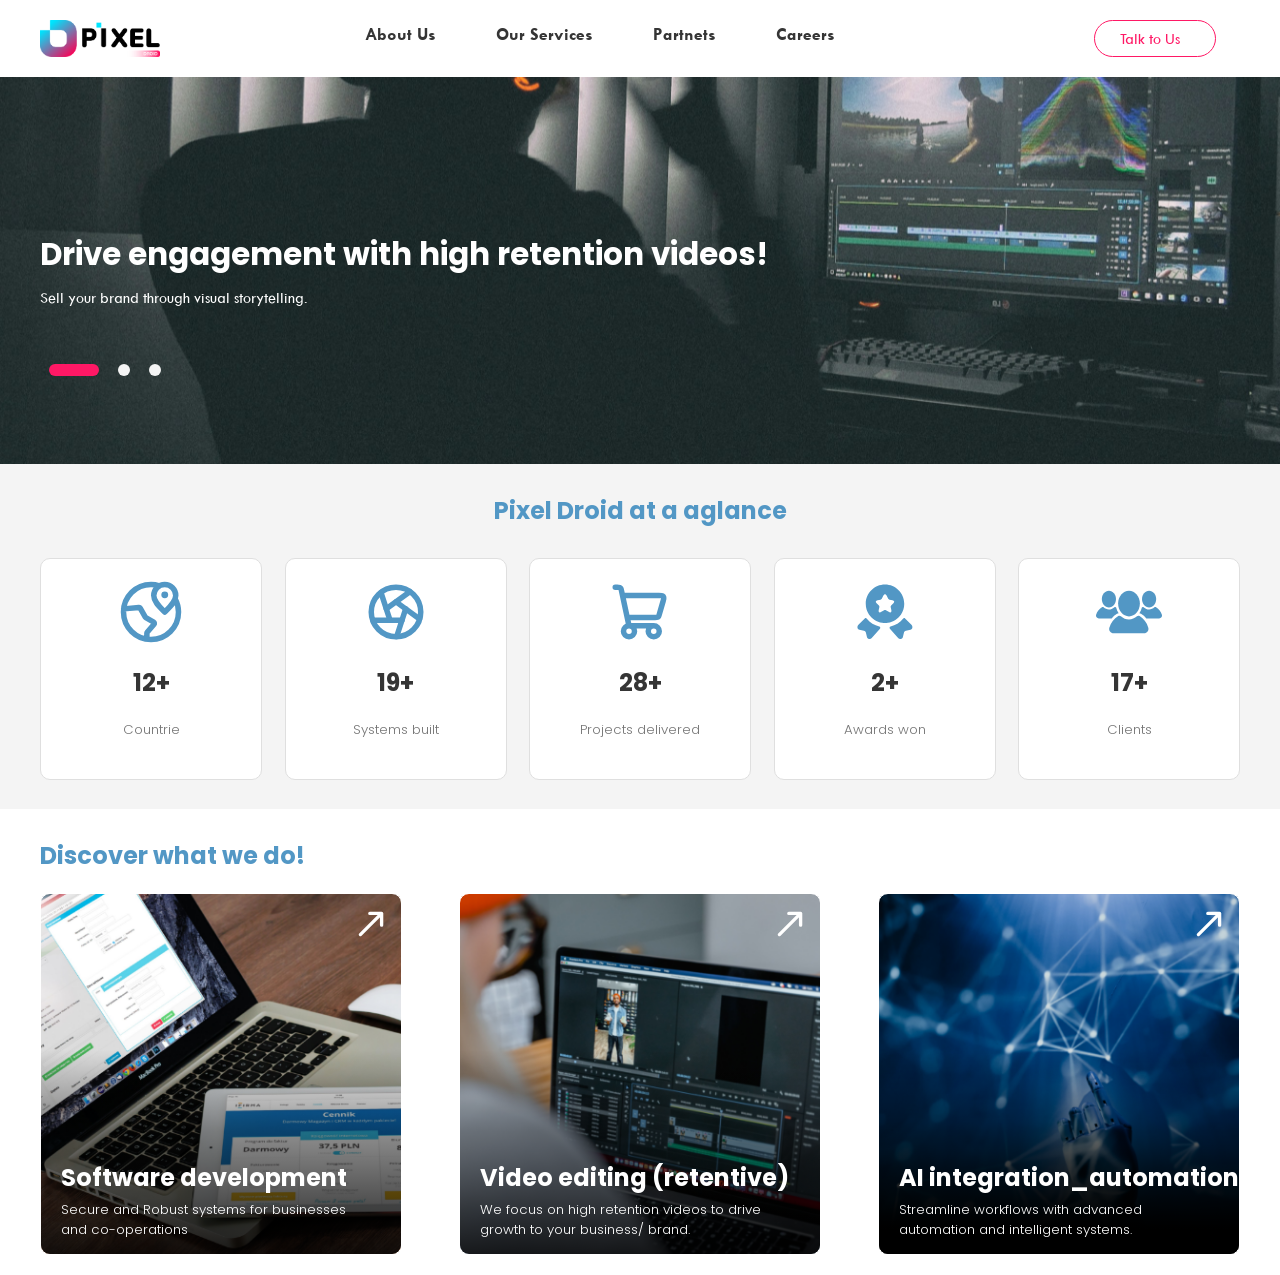
==== commit 2abd1eeb: "Discover what we do section complete" ====
--- a/index.html
+++ b/index.html
@@ -230,9 +230,89 @@
 
     <!-- What we do section -->
 
-    <div class="what-we-do flex border">
-
-        
+    <div class="what-we-do flex ">
+
+        <div class="what-we-do-limiter full-width max-width self-center-x poppins column">
+
+            <h2>Discover what we do!</h2>
+
+            <div class="service-box-alignment flex row">
+
+                <div class="service-box flex square relative " id="service-box-1">
+                    <div class="service-box-arrow absolute flex square ">
+                        <svg class="full" xmlns="http://www.w3.org/2000/svg" width="800px" height="800px" viewBox="0 0 24 24" fill="none">
+
+                        <g id="SVGRepo_bgCarrier" stroke-width="0"/>
+
+                        <g id="SVGRepo_tracerCarrier" stroke-linecap="round" stroke-linejoin="round"/>
+
+                        <g id="SVGRepo_iconCarrier"> <g id="Arrow / Arrow_Up_Right_LG"> <path id="Vector" d="M18.3646 5.63623H11.2939M18.3646 5.63623L18.3643 12.7073M18.3646 5.63623L5.63672 18.3642" stroke="#fff" stroke-width="2" stroke-linecap="round" stroke-linejoin="round"/> </g> </g>
+
+                        </svg>
+
+                    </div>
+                    <div class="service-box-gradient flex column absolute ">
+                        <h2 class="poppins">Software development</h2>
+                        <h5 class="poppins">Secure and Robust systems for businesses <br />and co-operations</h5>
+
+                        <div class="get-service-button flex tc " id="getservice-1">Get this service</div>
+
+                    </div>
+
+                </div>
+                
+                <div class="service-box flex square relative " id="service-box-2">
+                    <div class="service-box-arrow absolute flex square ">
+                        <svg class="full" xmlns="http://www.w3.org/2000/svg" width="800px" height="800px" viewBox="0 0 24 24" fill="none">
+
+                        <g id="SVGRepo_bgCarrier" stroke-width="0"/>
+
+                        <g id="SVGRepo_tracerCarrier" stroke-linecap="round" stroke-linejoin="round"/>
+
+                        <g id="SVGRepo_iconCarrier"> <g id="Arrow / Arrow_Up_Right_LG"> <path id="Vector" d="M18.3646 5.63623H11.2939M18.3646 5.63623L18.3643 12.7073M18.3646 5.63623L5.63672 18.3642" stroke="#fff" stroke-width="2" stroke-linecap="round" stroke-linejoin="round"/> </g> </g>
+
+                        </svg>
+
+                    </div>
+                    <div class="service-box-gradient flex column absolute ">
+                        <h2 class="poppins">Video editing (retentive)</h2>
+                        <h5 class="poppins">We focus on high retention videos to drive<br />growth to your business/ brand.</h5>
+
+                        <div class="get-service-button flex tc " id="getservice-2">Get this service</div>
+
+                    </div>
+
+                </div>
+                
+                <div class="service-box flex square relative " id="service-box-3">
+                    <div class="service-box-arrow absolute flex square ">
+                        <svg class="full" xmlns="http://www.w3.org/2000/svg" width="800px" height="800px" viewBox="0 0 24 24" fill="none">
+
+                        <g id="SVGRepo_bgCarrier" stroke-width="0"/>
+
+                        <g id="SVGRepo_tracerCarrier" stroke-linecap="round" stroke-linejoin="round"/>
+
+                        <g id="SVGRepo_iconCarrier"> <g id="Arrow / Arrow_Up_Right_LG"> <path id="Vector" d="M18.3646 5.63623H11.2939M18.3646 5.63623L18.3643 12.7073M18.3646 5.63623L5.63672 18.3642" stroke="#fff" stroke-width="2" stroke-linecap="round" stroke-linejoin="round"/> </g> </g>
+
+                        </svg>
+
+                    </div>
+                    <div class="service-box-gradient flex column absolute ">
+                        <h2 class="poppins">AI integration_automation</h2>
+                        <h5 class="poppins">Streamline workflows with advanced<br />automation and intelligent systems.</h5>
+
+                        <div class="get-service-button flex tc " id="getservice-3">Get this service</div>
+
+                    </div>
+
+                </div>
+
+
+            </div>
+
+            
+
+        </div>
 
     </div>
 
--- a/styles/global.css
+++ b/styles/global.css
@@ -60,6 +60,10 @@
     border: 1px solid grey;
 }
 
+.full-width{
+    width:100%;
+}
+
 .max-width{
     max-width: 1200px;
 }
--- a/styles/index.css
+++ b/styles/index.css
@@ -185,8 +185,8 @@
 }
 
 .home-at-a-glance{
-    height: 2000px;
-    width: 100%;
+    width: 100%;
+    padding-bottom: 20px;
 }
 
 .at-a-glance-limiter{
@@ -197,7 +197,7 @@
 
 .at-a-glance-boxes{
     padding-top: 10px;
-    justify-content: space-around;
+    justify-content: space-between;
 }
 
 .glance-box{
@@ -226,3 +226,98 @@
     color: var(--faint-text);
     font-weight: normal;
 }
+
+.what-we-do{
+    background-color: var(--white);
+    color: var(--accent-1);
+    padding-top: 10px;
+}
+
+.service-box-alignment{
+    justify-content: space-between;
+    padding-bottom: 20px;
+}
+
+.service-box{
+    border-radius: 10px;
+    width: 30%;
+    border: 1px solid var(--white);
+    overflow: hidden;
+}
+
+#service-box-1{
+    background-image: url(../assets/images/backgrounds/serv\ -\ Software\ dev.png);
+    background-position: center;
+    background-size: cover;
+}
+
+#service-box-2{
+    background-image: url(../assets/images/backgrounds/Serv\ -\ Video\ editing.png);
+    background-position: center;
+    background-size: cover;
+}
+
+#service-box-3{
+    background-image: url(../assets/images/backgrounds/Serv\ -\ AI.png);
+    background-position: center;
+    background-size: cover;
+}
+
+.service-box:hover{
+    border: 1px solid var(--accent-2);
+}
+
+.service-box-arrow{
+    width: 40px;
+    top: 10px;
+    right: 10px;
+}
+
+.service-box-gradient{
+    height: 90%;
+    width: 100%;
+    bottom: -120px;
+    background:linear-gradient(to top,rgb(0, 0, 0),black,rgba(0, 0, 0, 0.719),rgba(0, 0, 0, 0.438),rgba(0, 0, 0, 0)) ;
+    color: var(--white);
+    padding-left: 20px;
+    padding-right: 20px;
+}
+
+
+.service-box-gradient h2{
+    margin-top: 110px;
+}
+
+.service-box-gradient h5{
+    margin-top: -15px;
+    font-weight: normal;
+}
+
+.get-service-button{
+    width: 60%;
+    height: 40px;
+    border-radius: 30px;
+    align-items: center;
+    justify-content: space-around;
+    margin-top: 10px;
+    border: 1px solid var(--accent-2);
+    color: var(--accent-2);
+    cursor: pointer;
+}
+
+.get-service-button:hover{
+    border: 1px solid var(--accent-2);
+    color: var(--white);
+    background-color: var(--accent-2);
+}
+
+.service-box:hover .service-box-gradient{
+    bottom: -40px;
+}
+
+
+
+
+
+
+
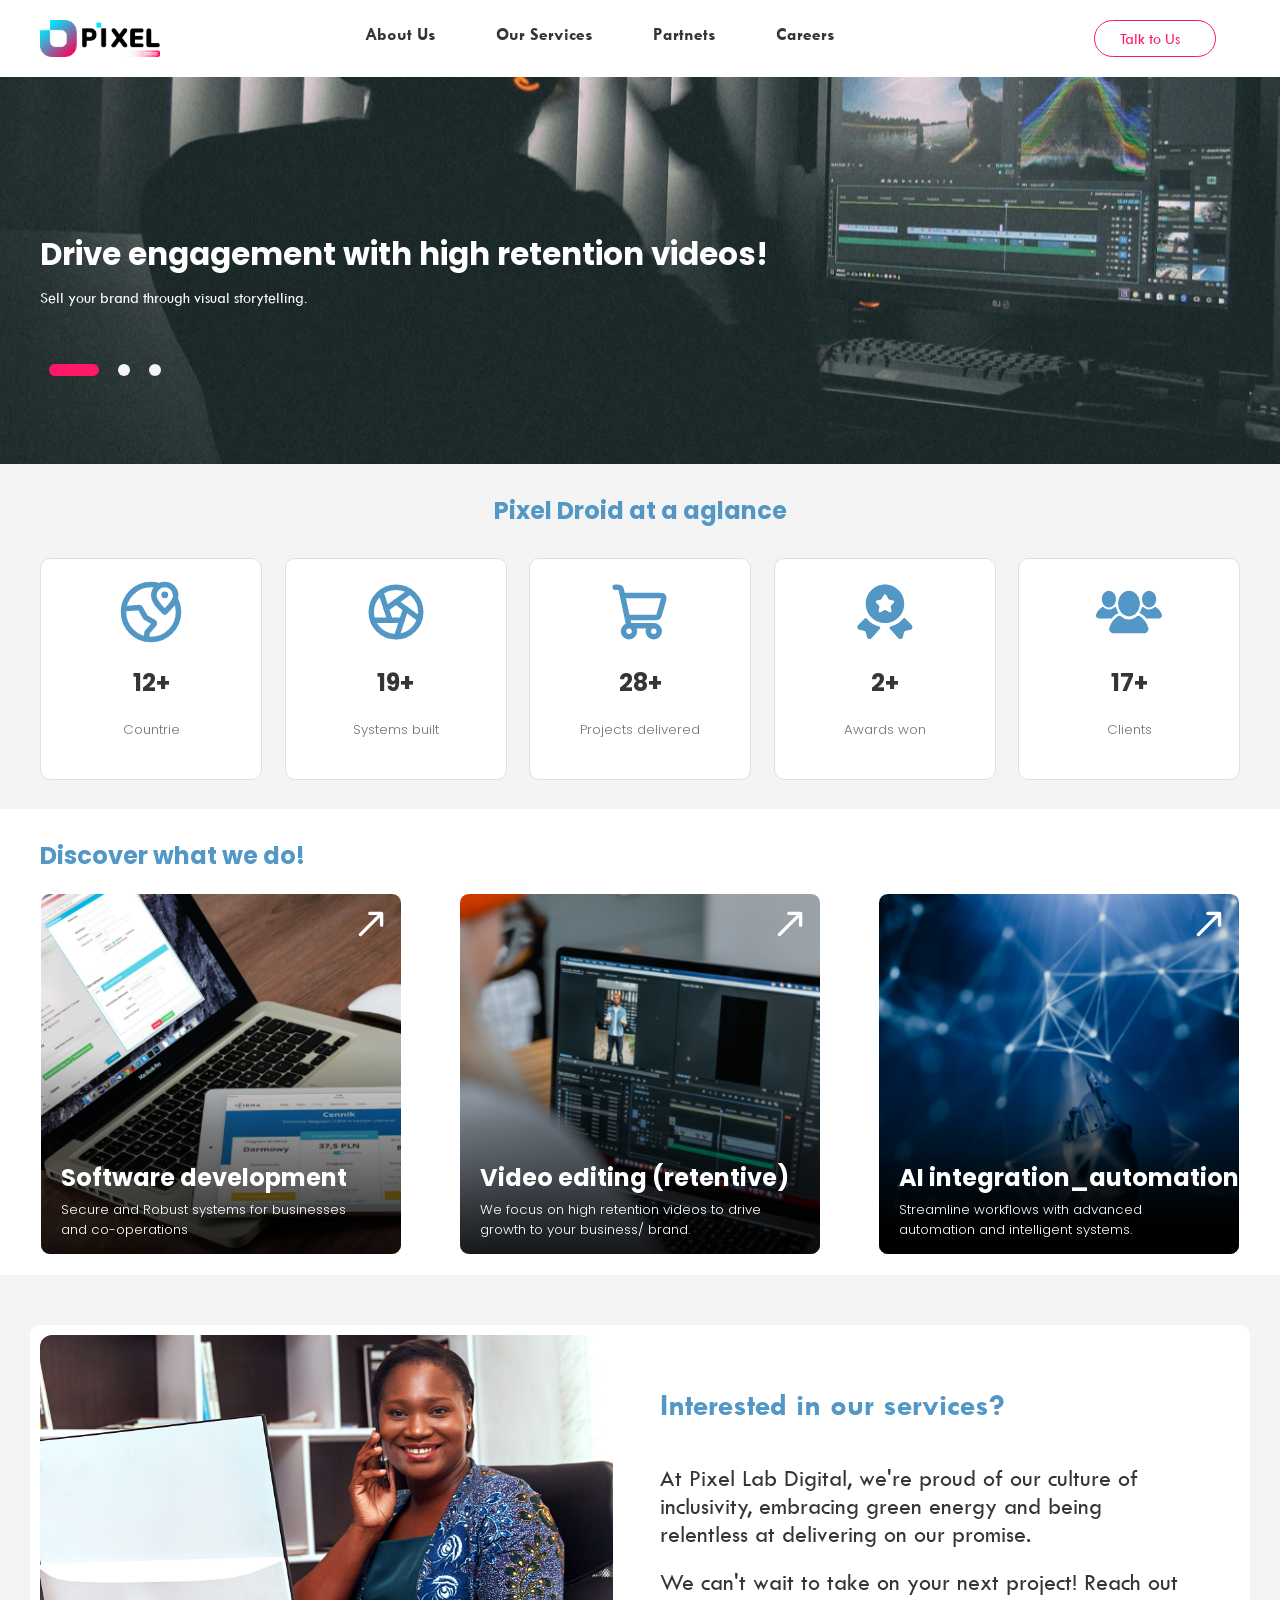
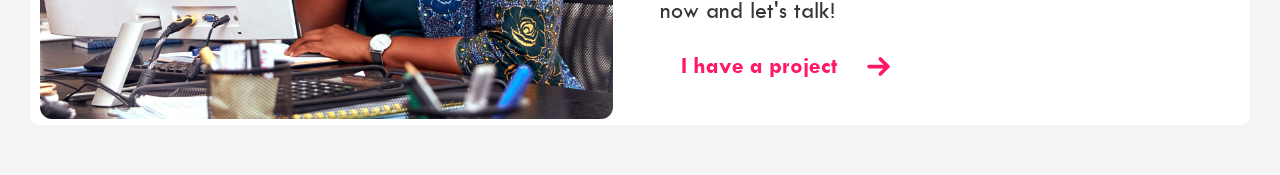
==== commit ef06f412: "i have a project section made" ====
--- a/index.html
+++ b/index.html
@@ -316,6 +316,45 @@
 
     </div>
 
+
+    <!-- I have a project secition -->
+     <div class="i-have-a-project flex">
+        <div class="i-have-a-project-limiter flex max-width self-center-x">
+            <div class="i-have-a-project-image">
+                <img src="./assets/images/backgrounds/i-have-a-project.png">
+            </div>
+
+            <div class="i-have-a-project-content self-center-y column ">
+                <h1 class="tc">Interested in our services?</h1>
+
+                <h2 class="tc">At Pixel Lab Digital, we're proud of our culture of<br />
+                inclusivity, embracing green energy and being<br />
+                relentless at delivering on our promise.<br />
+                </h2>
+                <h2 class="tc subtitle2">We can't wait to take on your next project! Reach out<br />
+                    now and let's talk!
+                </h2>
+
+                <div class="i-have-a-project-button tc flex ">
+                    <h2 class="self-center-y " id="h2-button">I have a project</h2>
+                    <div class="i-have-a-project-svg self-center-y ">
+                        <svg class="full" xmlns="http://www.w3.org/2000/svg" width="800px" height="800px" viewBox="0 0 24 24" fill="none">
+
+                        <g id="SVGRepo_bgCarrier" stroke-width="0"/>
+
+                        <g id="SVGRepo_tracerCarrier" stroke-linecap="round" stroke-linejoin="round"/>
+
+                        <g id="SVGRepo_iconCarrier"> <g id="Arrow / Arrow_Right_SM"> <path id="Vector" d="M7 12H17M17 12L13 8M17 12L13 16" stroke="#FF1865" stroke-width="2" stroke-linecap="round" stroke-linejoin="round"/> </g> </g>
+
+                        </svg>
+                    </div>
+                </div>
+
+            </div>
+
+        </div>
+     </div>
+
     
 </body>
 
--- a/styles/colors.css
+++ b/styles/colors.css
@@ -10,4 +10,5 @@
     --white: #FFFFFF;
     --border: #DFDFDF;
     --faint-text: rgb(116, 116, 116);
+    --normal-text:#353535;
 }
--- a/styles/index.css
+++ b/styles/index.css
@@ -315,9 +315,68 @@
     bottom: -40px;
 }
 
-
-
-
-
-
-
+.i-have-a-project{
+    background-color: var(--background-1);
+    padding-top: 50px;
+    padding-bottom: 50px;
+}
+
+.i-have-a-project-limiter{
+    background-color: var(--white);
+    width: 100%;
+    border-radius: 10px;
+    padding: 10px;
+}
+
+.i-have-a-project-image{
+    width: 50%;
+    height: 380px;
+    border-radius: 5px;
+}
+
+.i-have-a-project-content{
+    width: 50%;
+    height: 85%;
+}
+
+.i-have-a-project-content h1{
+    font-weight: bold;
+    color: var(--accent-1);
+    margin-left: 20px;
+}
+
+.i-have-a-project-content h2{
+    font-weight: normal;
+    color: var(--normal-text);
+    margin-left: 20px;
+}
+
+.subtitle2{
+    margin-top: 0px;
+}
+
+.i-have-a-project-button{
+    width: 40%;
+    height: 45px;
+    margin-left: 20px;
+    border: 1px solid var(--white);
+    border-radius: 25px;
+    justify-content: space-between;
+    overflow: hidden;
+    cursor: pointer;
+}
+.i-have-a-project-button:hover{
+    width: 45%;
+    border: 1px solid var(--accent-2);
+}
+
+#h2-button{
+    color: var(--accent-2);
+    font-weight: bold;
+}
+
+.i-have-a-project-svg{
+    width: 45px;
+    height: 45px;
+
+}
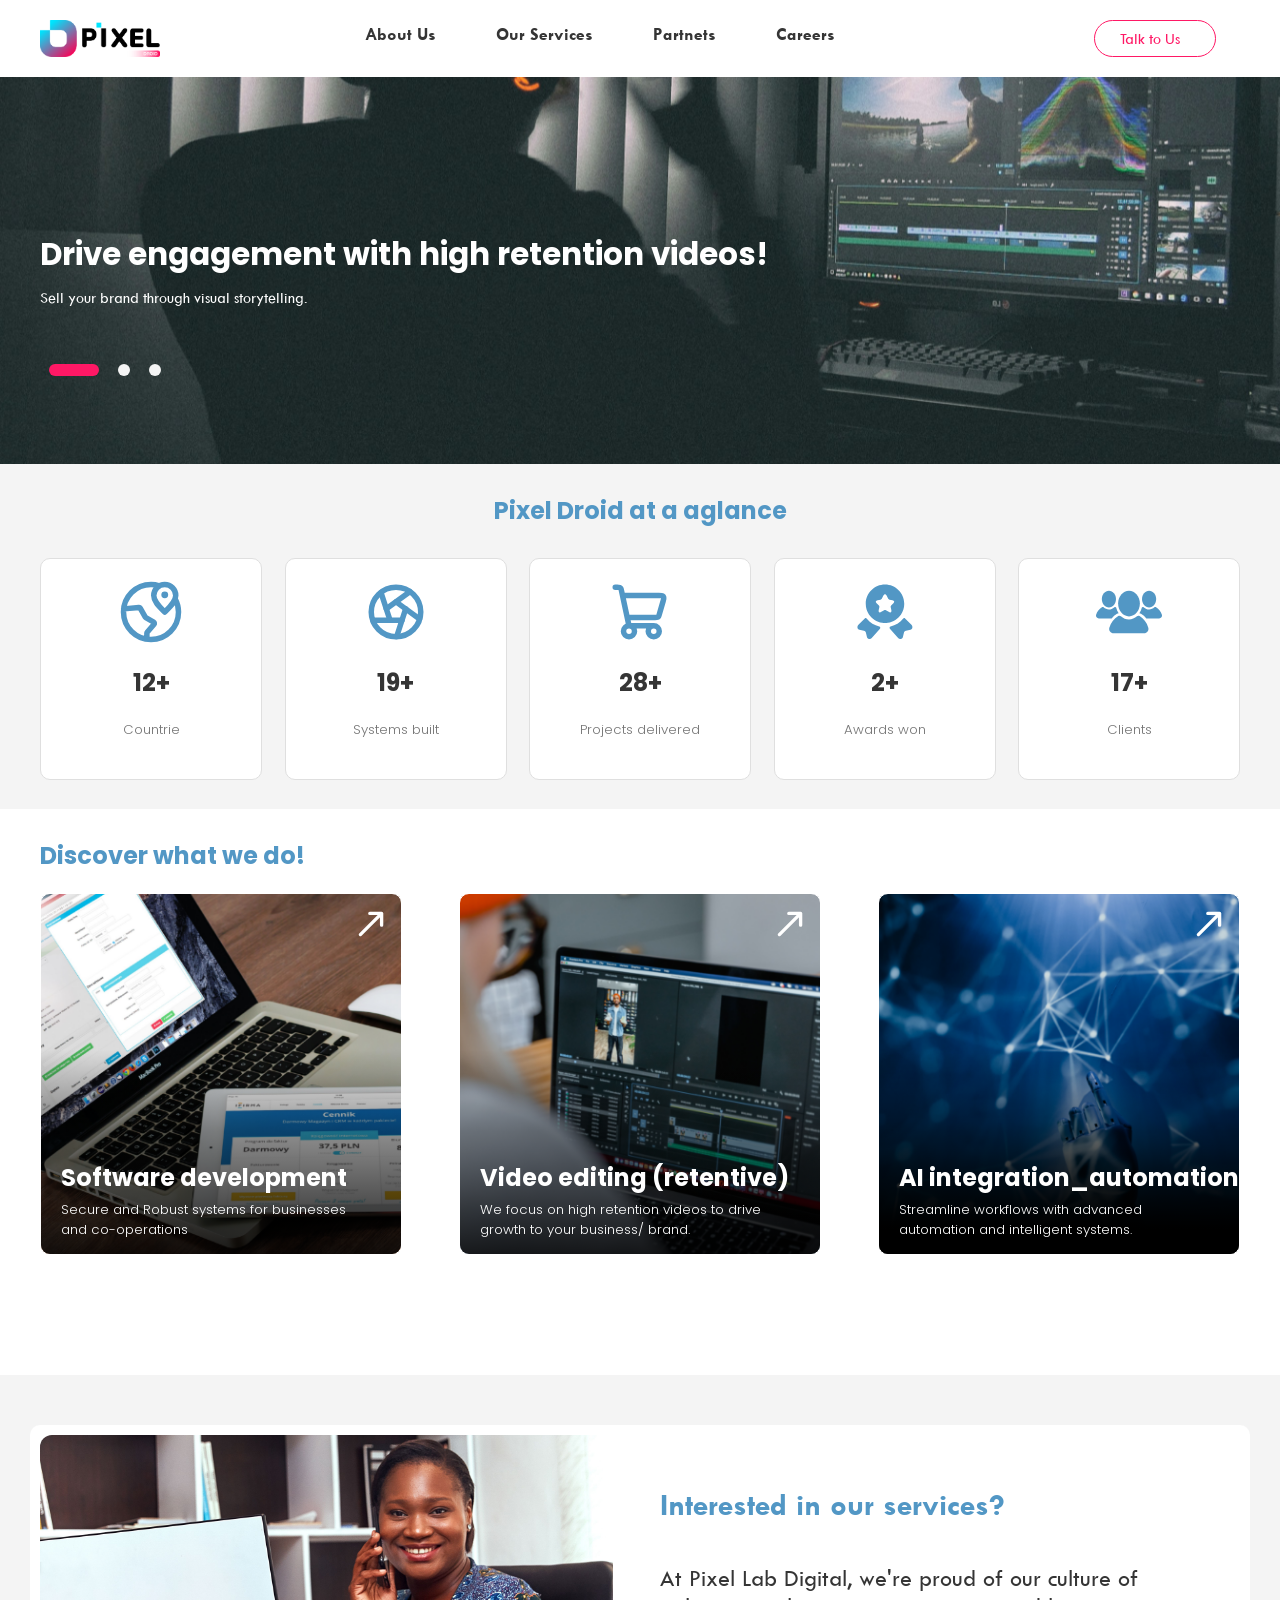
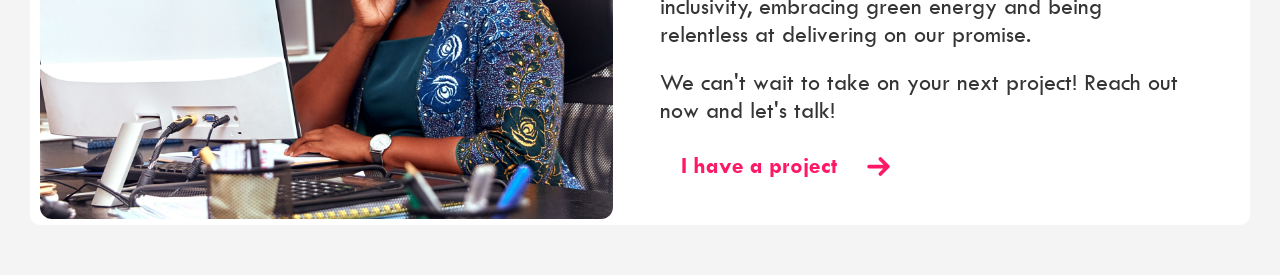
==== commit 9699478c: "loading scrollable fixed to non scrollable" ====
--- a/index.html
+++ b/index.html
@@ -20,7 +20,7 @@
 <body class="no-margin relative">
 
     <!-- Initial loader -->
-     <!-- To display remove the "display-none" class from this div -->
+    <!-- To display remove the "display-none" class from this div -->
 
     <div id="loading" class="flex z1 absolute display-none"> 
         <div class="loading-content self-center">
--- a/styles/index.css
+++ b/styles/index.css
@@ -9,16 +9,24 @@
     background-color:var(--background-1);
 }
 #loading{
-    width: 100svw;
-    height: 100svh;
+    width: 100%;
+    height: 100%;
     background-color: var(--loading-background);
     backdrop-filter: blur(5px); 
     -webkit-backdrop-filter: blur(5px); 
+    top: 0px;
 }
 
 .loading-content{
+    height: 100%;
+    width: 100vh;
+    justify-content: center;
+}
+
+.loading-content img{
     height: 15vh;
     width: 15vh;
+    margin-top: 40%;
 }
 
 .nav{
@@ -231,6 +239,7 @@
     background-color: var(--white);
     color: var(--accent-1);
     padding-top: 10px;
+    padding-bottom: 100px;
 }
 
 .service-box-alignment{
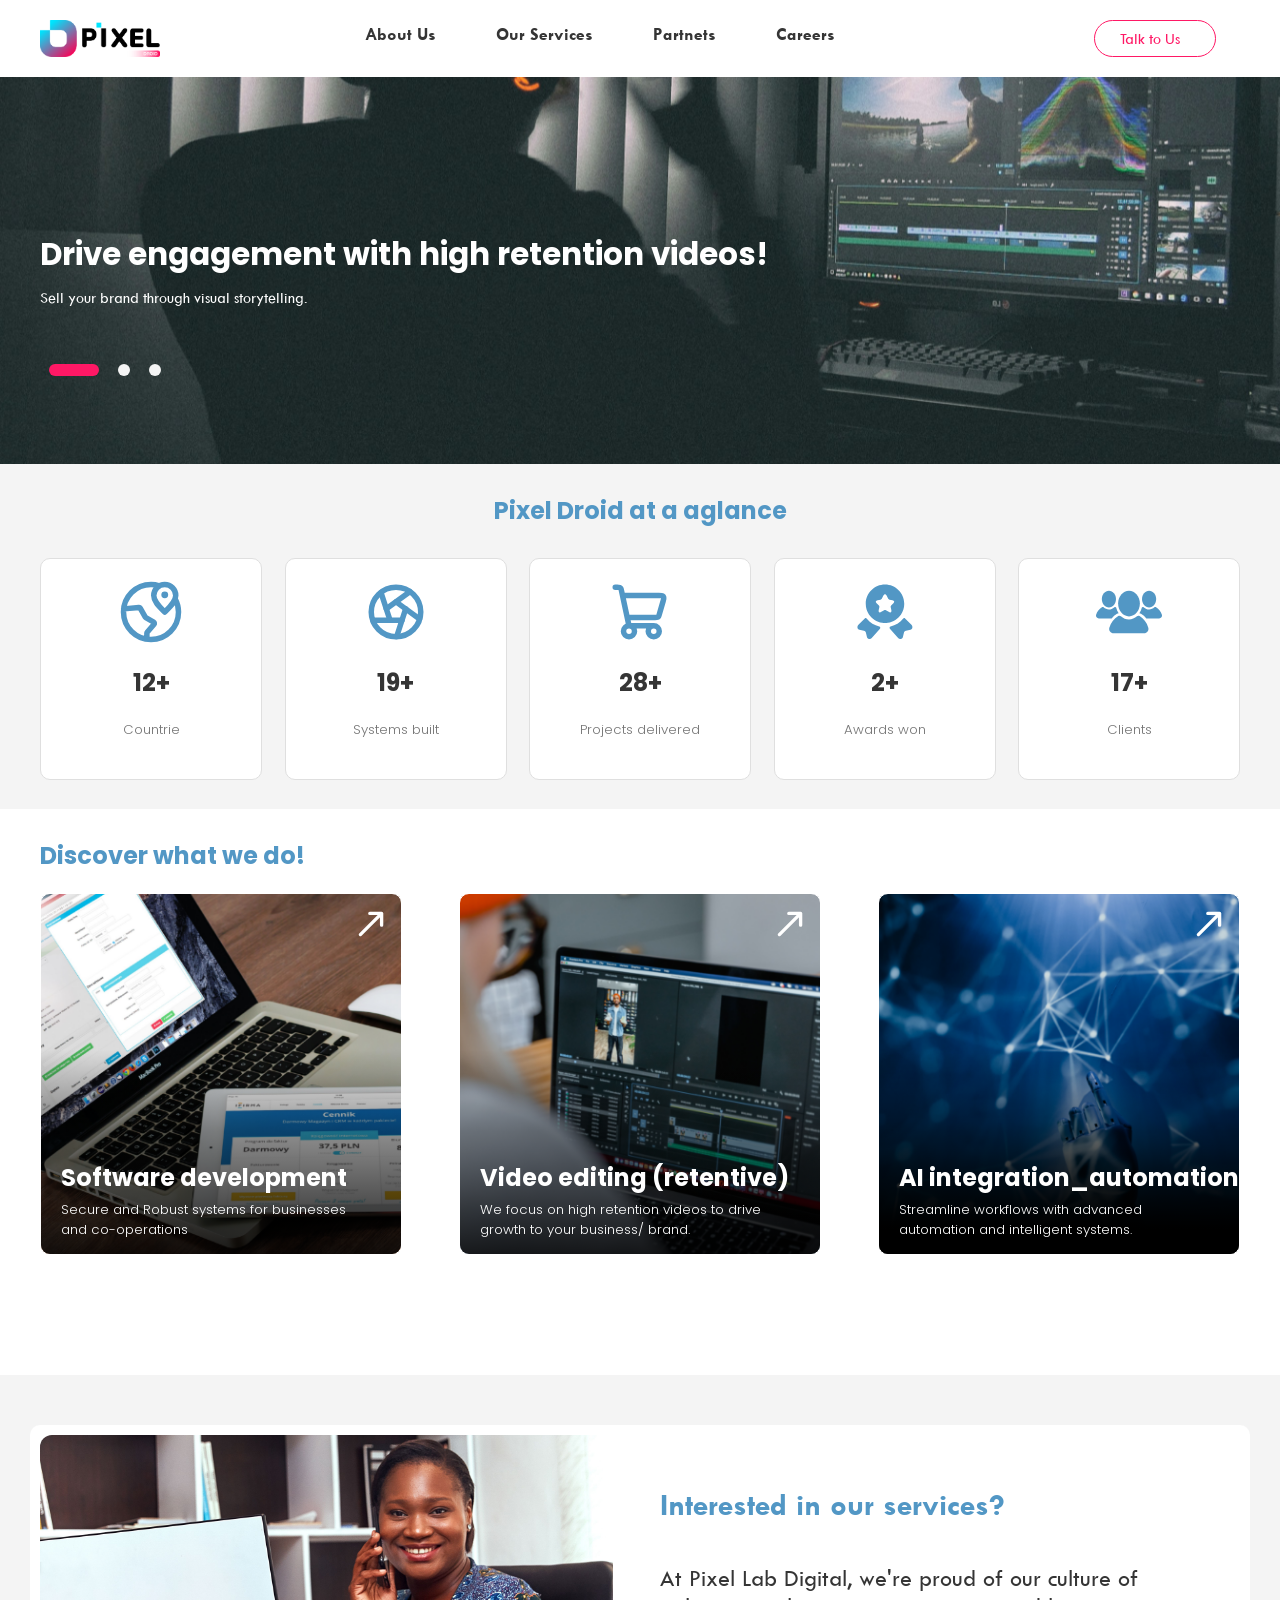
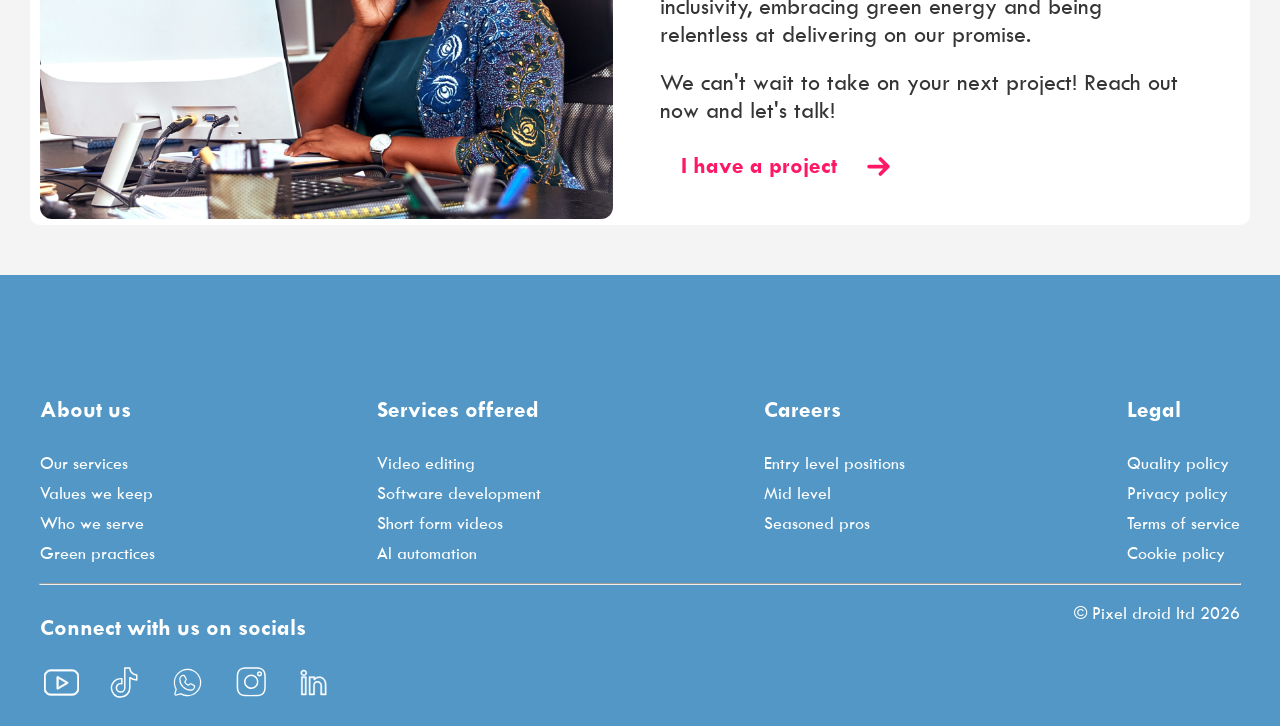
==== commit 764aad8b: "footer done" ====
--- a/index.html
+++ b/index.html
@@ -318,7 +318,7 @@
 
 
     <!-- I have a project secition -->
-     <div class="i-have-a-project flex">
+    <div class="i-have-a-project flex">
         <div class="i-have-a-project-limiter flex max-width self-center-x">
             <div class="i-have-a-project-image">
                 <img src="./assets/images/backgrounds/i-have-a-project.png">
@@ -353,7 +353,129 @@
             </div>
 
         </div>
-     </div>
+    </div>
+
+    <!-- Footer section -->
+    <div class="footer flex column">
+
+        <div class="footer-limiter max-width self-center-x tc ">
+            
+            <div class="footer-links flex column ">
+                <h2 class="link-heading">About us</h2>
+                <a href="#">Our services</a>
+                <a href="#">Values we keep</a>
+                <a href="#">Who we serve</a>
+                <a href="#">Green practices</a>
+            </div>
+            
+            <div class="footer-links flex column ">
+                <h2 class="link-heading">Services offered</h2>
+                <a href="#">Video editing</a>
+                <a href="#">Software development</a>
+                <a href="#">Short form videos</a>
+                <a href="#">AI automation</a>
+            </div>
+            
+            <div class="footer-links flex column ">
+                <h2 class="link-heading">Careers</h2>
+                <a href="#">Entry level positions</a>
+                <a href="#">Mid level</a>
+                <a href="#">Seasoned pros</a>
+            </div>
+            
+            <div class="footer-links flex column ">
+                <h2 class="link-heading">Legal</h2>
+                <a href="#">Quality policy</a>
+                <a href="#">Privacy policy</a>
+                <a href="#">Terms of service</a>
+                <a href="#">Cookie policy</a>
+            </div>
+
+        </div>
+
+        <hr style="width: 100%;" class="max-width" />
+
+        <div class="footer-bottom-piece max-width flex self-center-x tc ">
+            <div class="footer-links flex column ">
+                <h2 class="link-heading">Connect with us on socials</h2>
+
+                <div class="footer-socials flex row ">
+                    <div class="footer-socials-icon square">
+
+                        <svg class="full" xmlns="http://www.w3.org/2000/svg" xmlns:xlink="http://www.w3.org/1999/xlink" fill="#fff" height="800px" width="800px" version="1.1" id="Capa_1" viewBox="0 0 49 49" xml:space="preserve" stroke="#fff">
+
+                        <g id="SVGRepo_bgCarrier" stroke-width="0"/>
+
+                        <g id="SVGRepo_tracerCarrier" stroke-linecap="round" stroke-linejoin="round"/>
+
+                        <g id="SVGRepo_iconCarrier"> <g> <g> <path d="M39.256,6.5H9.744C4.371,6.5,0,10.885,0,16.274v16.451c0,5.39,4.371,9.774,9.744,9.774h29.512 c5.373,0,9.744-4.385,9.744-9.774V16.274C49,10.885,44.629,6.5,39.256,6.5z M47,32.726c0,4.287-3.474,7.774-7.744,7.774H9.744 C5.474,40.5,2,37.012,2,32.726V16.274C2,11.988,5.474,8.5,9.744,8.5h29.512c4.27,0,7.744,3.488,7.744,7.774V32.726z"/> <path d="M33.36,24.138l-13.855-8.115c-0.308-0.18-0.691-0.183-1.002-0.005S18,16.527,18,16.886v16.229 c0,0.358,0.192,0.69,0.502,0.868c0.154,0.088,0.326,0.132,0.498,0.132c0.175,0,0.349-0.046,0.505-0.137l13.855-8.113 c0.306-0.179,0.495-0.508,0.495-0.863S33.667,24.317,33.36,24.138z M20,31.37V18.63l10.876,6.371L20,31.37z"/> </g> </g> </g>
+
+                        </svg>
+
+                    </div>
+                    <div class="footer-socials-icon square">
+
+                        <svg class="full" xmlns="http://www.w3.org/2000/svg" width="800px" height="800px" viewBox="0 0 24 24" fill="none">
+
+                        <g id="SVGRepo_bgCarrier" stroke-width="0"/>
+
+                        <g id="SVGRepo_tracerCarrier" stroke-linecap="round" stroke-linejoin="round"/>
+
+                        <g id="SVGRepo_iconCarrier"> <path d="M16.8217 5.1344C16.0886 4.29394 15.6479 3.19805 15.6479 2H14.7293M16.8217 5.1344C17.4898 5.90063 18.3944 6.45788 19.4245 6.67608C19.7446 6.74574 20.0786 6.78293 20.4266 6.78293V10.2191C18.645 10.2191 16.9932 9.64801 15.6477 8.68211V15.6707C15.6477 19.1627 12.8082 22 9.32386 22C7.50043 22 5.85334 21.2198 4.69806 19.98C3.64486 18.847 2.99994 17.3331 2.99994 15.6707C2.99994 12.2298 5.75592 9.42509 9.17073 9.35079M16.8217 5.1344C16.8039 5.12276 16.7861 5.11101 16.7684 5.09914M6.9855 17.3517C6.64217 16.8781 6.43802 16.2977 6.43802 15.6661C6.43802 14.0734 7.73249 12.7778 9.32394 12.7778C9.62087 12.7778 9.9085 12.8288 10.1776 12.9124V9.40192C9.89921 9.36473 9.61622 9.34149 9.32394 9.34149C9.27287 9.34149 8.86177 9.36884 8.81073 9.36884M14.7244 2H12.2097L12.2051 15.7775C12.1494 17.3192 10.8781 18.5591 9.32386 18.5591C8.35878 18.5591 7.50971 18.0808 6.98079 17.3564" stroke="#fff" stroke-linejoin="round"/> </g>
+
+                        </svg>
+
+                    </div>
+
+                    <div class="footer-socials-icon square">
+
+                        <svg class="full" xmlns="http://www.w3.org/2000/svg" fill="#fff" width="800px" height="800px" viewBox="0 0 256 256" id="Flat" stroke="#fff">
+
+                        <g id="SVGRepo_bgCarrier" stroke-width="0"/>
+
+                        <g id="SVGRepo_tracerCarrier" stroke-linecap="round" stroke-linejoin="round"/>
+
+                        <g id="SVGRepo_iconCarrier"> <path d="M128.00049,28A100.02594,100.02594,0,0,0,41.11475,177.53908l-9.0044,31.51661a11.99971,11.99971,0,0,0,14.835,14.834l31.5166-9.00391A100.00677,100.00677,0,1,0,128.00049,28Zm0,192a91.87082,91.87082,0,0,1-46.95264-12.86719,3.99494,3.99494,0,0,0-3.14355-.4082l-33.15723,9.47363a3.99979,3.99979,0,0,1-4.94434-4.94531l9.47266-33.15625a4.00111,4.00111,0,0,0-.4082-3.14355A92.01077,92.01077,0,1,1,128.00049,220Zm50.51123-73.457-20.45947-11.69141a12.01054,12.01054,0,0,0-12.12745.12891l-13.80664,8.28418a44.04183,44.04183,0,0,1-19.38232-19.38281l8.28369-13.80664a12.0108,12.0108,0,0,0,.12891-12.127l-11.69092-20.46A10.91584,10.91584,0,0,0,100,72a32.00811,32.00811,0,0,0-32,31.88086A84.001,84.001,0,0,0,151.999,188h.12012A32.00842,32.00842,0,0,0,184,156,10.913,10.913,0,0,0,178.51172,146.543ZM152.10791,180h-.1084A75.99972,75.99972,0,0,1,76,103.8926,23.997,23.997,0,0,1,100,80a2.89975,2.89975,0,0,1,2.51172,1.457L114.20264,101.918a4.00418,4.00418,0,0,1-.043,4.042l-9.38916,15.64844a3.9987,3.9987,0,0,0-.21826,3.69824,52.04112,52.04112,0,0,0,26.1416,26.1416,3.99707,3.99707,0,0,0,3.69873-.21875L150.04,141.84084a4.006,4.006,0,0,1,4.043-.04394l20.46045,11.69238A2.89712,2.89712,0,0,1,176,156,23.99725,23.99725,0,0,1,152.10791,180Z"/> </g>
+
+                        </svg>
+                    </div>
+
+                    <div class="footer-socials-icon square">
+
+                        <svg class="full" xmlns="http://www.w3.org/2000/svg" width="800px" height="800px" viewBox="0 0 24 24" fill="none" stroke="#000000">
+
+                        <g id="SVGRepo_bgCarrier" stroke-width="0"/>
+
+                        <g id="SVGRepo_tracerCarrier" stroke-linecap="round" stroke-linejoin="round"/>
+
+                        <g id="SVGRepo_iconCarrier"> <path d="M3.06167 7.24464C3.10844 6.22264 3.26846 5.56351 3.48487 5.00402L3.48778 4.99629C3.70223 4.42695 4.03818 3.91119 4.47224 3.48489L4.47833 3.47891L4.48431 3.47282C4.91096 3.0382 5.42691 2.70258 5.99575 2.4887L6.00556 2.48495C6.56378 2.26786 7.22162 2.10843 8.24447 2.06167M3.06167 7.24464C3.0125 8.33659 2.99997 8.67508 2.99997 11.5063C2.99997 14.3381 3.01181 14.6758 3.06164 15.768M3.06167 7.24464L3.06167 7.52008M3.48867 18.0168C3.70255 18.5856 4.03817 19.1015 4.47279 19.5282L4.47887 19.5342L4.48484 19.5402C4.91116 19.9743 5.42694 20.3103 5.99628 20.5247L6.00478 20.5279C6.56351 20.7446 7.22167 20.9041 8.24447 20.9509M3.48867 18.0168L3.48492 18.0069C3.26783 17.4487 3.1084 16.7909 3.06164 15.768M3.48867 18.0168L3.47585 17.9492M3.06164 15.768L3.07839 15.8562M3.06164 15.768L3.06164 15.4919M3.47585 17.9492L3.07839 15.8562M3.47585 17.9492C3.30704 17.5033 3.13322 16.881 3.07839 15.8562M3.47585 17.9492C3.48177 17.9649 3.48768 17.9803 3.49359 17.9955C3.70766 18.5726 4.04685 19.0952 4.48679 19.5256C4.91708 19.9655 5.43944 20.3046 6.01636 20.5187C6.47934 20.699 7.13172 20.8875 8.24431 20.9385C9.3671 20.9896 9.71399 21 12.5062 21C15.2985 21 15.6457 20.9896 16.7685 20.9385C17.8824 20.8874 18.534 20.6979 18.9954 20.519C19.5726 20.305 20.0953 19.9657 20.5257 19.5256C20.9655 19.0953 21.3046 18.573 21.5187 17.9961C21.699 17.5331 21.8875 16.8808 21.9384 15.7682C21.9895 14.6454 22 14.2978 22 11.5063C22 8.71472 21.9895 8.36684 21.9384 7.24405C21.8871 6.12427 21.6959 5.47168 21.5161 5.00992C21.2811 4.40322 20.9831 3.94437 20.525 3.48627C20.0678 3.02999 19.6102 2.73179 19.003 2.49654C18.5396 2.31537 17.8866 2.12531 16.7685 2.07406C16.6712 2.06964 16.5798 2.06552 16.4921 2.06168M3.07839 15.8562C3.07684 15.8273 3.07539 15.7981 3.07403 15.7685C3.06961 15.6712 3.06548 15.5797 3.06164 15.4919M8.24447 2.06167C9.33668 2.01184 9.67505 2 12.5062 2C15.3374 2 15.6756 2.01252 16.7675 2.06168M8.24447 2.06167L8.52062 2.06167M16.7675 2.06168L16.4921 2.06168M16.7675 2.06168C17.7897 2.10844 18.4489 2.26844 19.0085 2.48487L19.0162 2.48781C19.5855 2.70226 20.1013 3.03821 20.5276 3.47227L20.5335 3.4783L20.5396 3.48422C20.9737 3.91055 21.3096 4.42646 21.5239 4.99596L21.5275 5.00559C21.7446 5.56381 21.9041 6.22165 21.9508 7.2445M8.52062 2.06167L16.4921 2.06168M8.52062 2.06167C9.44548 2.02123 9.95666 2.01253 12.5062 2.01253C15.056 2.01253 15.5671 2.02124 16.4921 2.06168M8.52062 2.06167C8.43284 2.06551 8.34134 2.06964 8.24402 2.07406C7.13004 2.12512 6.47843 2.31464 6.01708 2.49358C5.43767 2.70837 4.91328 3.04936 4.48192 3.49186C4.0281 3.94756 3.73105 4.40422 3.49655 5.0094C3.31536 5.4728 3.12527 6.12614 3.07402 7.24434C3.06961 7.34135 3.06549 7.43257 3.06167 7.52008M21.9508 15.768C21.9041 16.7908 21.7446 17.449 21.5279 18.0077L21.5247 18.0162C21.3102 18.5856 20.9743 19.1013 20.5402 19.5276L20.5341 19.5336L20.5282 19.5397C20.1015 19.9743 19.5856 20.3099 19.0167 20.5238L19.0069 20.5276C18.4487 20.7447 17.7908 20.9041 16.768 20.9509M3.06164 15.4919C3.0212 14.567 3.0125 14.0558 3.0125 11.5063C3.0125 8.95591 3.0212 8.44544 3.06167 7.52008M3.06164 15.4919L3.06167 7.52008M10.8155 15.5881C11.3515 15.8101 11.926 15.9244 12.5062 15.9244C13.678 15.9244 14.8018 15.4589 15.6304 14.6304C16.4589 13.8018 16.9244 12.678 16.9244 11.5063C16.9244 10.3345 16.4589 9.21072 15.6304 8.38215C14.8018 7.55359 13.678 7.0881 12.5062 7.0881C11.926 7.0881 11.3515 7.20238 10.8155 7.42442C10.2794 7.64645 9.79239 7.97189 9.38213 8.38215C8.97187 8.79242 8.64643 9.27947 8.42439 9.81551C8.20236 10.3515 8.08808 10.9261 8.08808 11.5063C8.08808 12.0865 8.20236 12.661 8.42439 13.197C8.64643 13.7331 8.97187 14.2201 9.38213 14.6304C9.79239 15.0406 10.2794 15.3661 10.8155 15.5881ZM9.37229 8.37231C10.2035 7.54113 11.3308 7.07418 12.5062 7.07418C13.6817 7.07418 14.809 7.54113 15.6402 8.37231C16.4714 9.20349 16.9383 10.3308 16.9383 11.5063C16.9383 12.6817 16.4714 13.809 15.6402 14.6402C14.809 15.4714 13.6817 15.9383 12.5062 15.9383C11.3308 15.9383 10.2035 15.4714 9.37229 14.6402C8.54111 13.809 8.07416 12.6817 8.07416 11.5063C8.07416 10.3308 8.54111 9.20349 9.37229 8.37231ZM19.434 6.04229C19.434 6.37873 19.3003 6.70139 19.0625 6.93929C18.8246 7.17719 18.5019 7.31084 18.1655 7.31084C17.829 7.31084 17.5064 7.17719 17.2685 6.93929C17.0306 6.70139 16.8969 6.37873 16.8969 6.04229C16.8969 5.70585 17.0306 5.38319 17.2685 5.1453C17.5064 4.9074 17.829 4.77375 18.1655 4.77375C18.5019 4.77375 18.8246 4.9074 19.0625 5.1453C19.3003 5.38319 19.434 5.70585 19.434 6.04229Z" stroke="#fff" stroke-linejoin="round"/> </g>
+
+                        </svg>
+                    </div>
+                    <div class="footer-socials-icon square">
+
+                        <svg class="full" xmlns="http://www.w3.org/2000/svg" xmlns:xlink="http://www.w3.org/1999/xlink" fill="#fff" height="800px" width="800px" version="1.1" id="Capa_1" viewBox="-8.73 -8.73 63.42 63.42" xml:space="preserve" stroke="#fff">
+
+                        <g id="SVGRepo_bgCarrier" stroke-width="0"/>
+
+                        <g id="SVGRepo_tracerCarrier" stroke-linecap="round" stroke-linejoin="round"/>
+
+                        <g id="SVGRepo_iconCarrier"> <g> <g> <path d="M5.392,0.492C2.268,0.492,0,2.647,0,5.614c0,2.966,2.223,5.119,5.284,5.119c1.588,0,2.956-0.515,3.957-1.489 c0.96-0.935,1.489-2.224,1.488-3.653C10.659,2.589,8.464,0.492,5.392,0.492z M7.847,7.811C7.227,8.414,6.34,8.733,5.284,8.733 C3.351,8.733,2,7.451,2,5.614c0-1.867,1.363-3.122,3.392-3.122c1.983,0,3.293,1.235,3.338,3.123 C8.729,6.477,8.416,7.256,7.847,7.811z"/> <path d="M0.959,45.467h8.988V12.422H0.959V45.467z M2.959,14.422h4.988v29.044H2.959V14.422z"/> <path d="M33.648,12.422c-4.168,0-6.72,1.439-8.198,2.792l-0.281-2.792H15v33.044h9.959V28.099c0-0.748,0.303-2.301,0.493-2.711 c1.203-2.591,2.826-2.591,5.284-2.591c2.831,0,5.223,2.655,5.223,5.797v16.874h10v-18.67 C45.959,16.92,39.577,12.422,33.648,12.422z M43.959,43.467h-6V28.593c0-4.227-3.308-7.797-7.223-7.797 c-2.512,0-5.358,0-7.099,3.75c-0.359,0.775-0.679,2.632-0.679,3.553v15.368H17V14.422h6.36l0.408,4.044h1.639l0.293-0.473 c0.667-1.074,2.776-3.572,7.948-3.572c4.966,0,10.311,3.872,10.311,12.374V43.467z"/> </g> </g> </g>
+
+                        </svg>
+                    </div>
+                </div>
+
+            </div>
+
+            <div class="footer-links flex column tc ">
+                <a href="#">© Pixel droid ltd <span id="current-year">2026</span></a>
+                
+            </div>
+
+        </div>
+
+    </div>
 
     
 </body>
--- a/styles/index.css
+++ b/styles/index.css
@@ -388,4 +388,47 @@
     width: 45px;
     height: 45px;
 
+}
+
+.footer{
+    background-color: var(--accent-1);
+}
+
+.footer-limiter{
+    height: 200px;
+    width: 100%;
+    padding-top: 100px;
+    color: var(--white);
+    justify-content: space-between;
+}
+
+.footer-links a{
+    text-decoration: none;
+    color: var(--white);
+    margin-top: 10px;
+    font-size: 18px;
+}
+
+.footer-links a:hover{
+    text-decoration: underline;
+}
+
+.footer-bottom-piece{
+    width: 100%;
+    margin-bottom: 20px;
+    color: var(--white);
+    justify-content: space-between;
+}
+
+.footer-socials-icon{
+    width: 35px;
+    border: 1px solid var(--accent-1);
+    padding: 3px;
+    padding-bottom: 1px;
+    cursor: pointer;
+    margin-right: 20px;
+}
+
+.footer-socials-icon:hover{
+    border-bottom: 1px solid var(--white);
 }
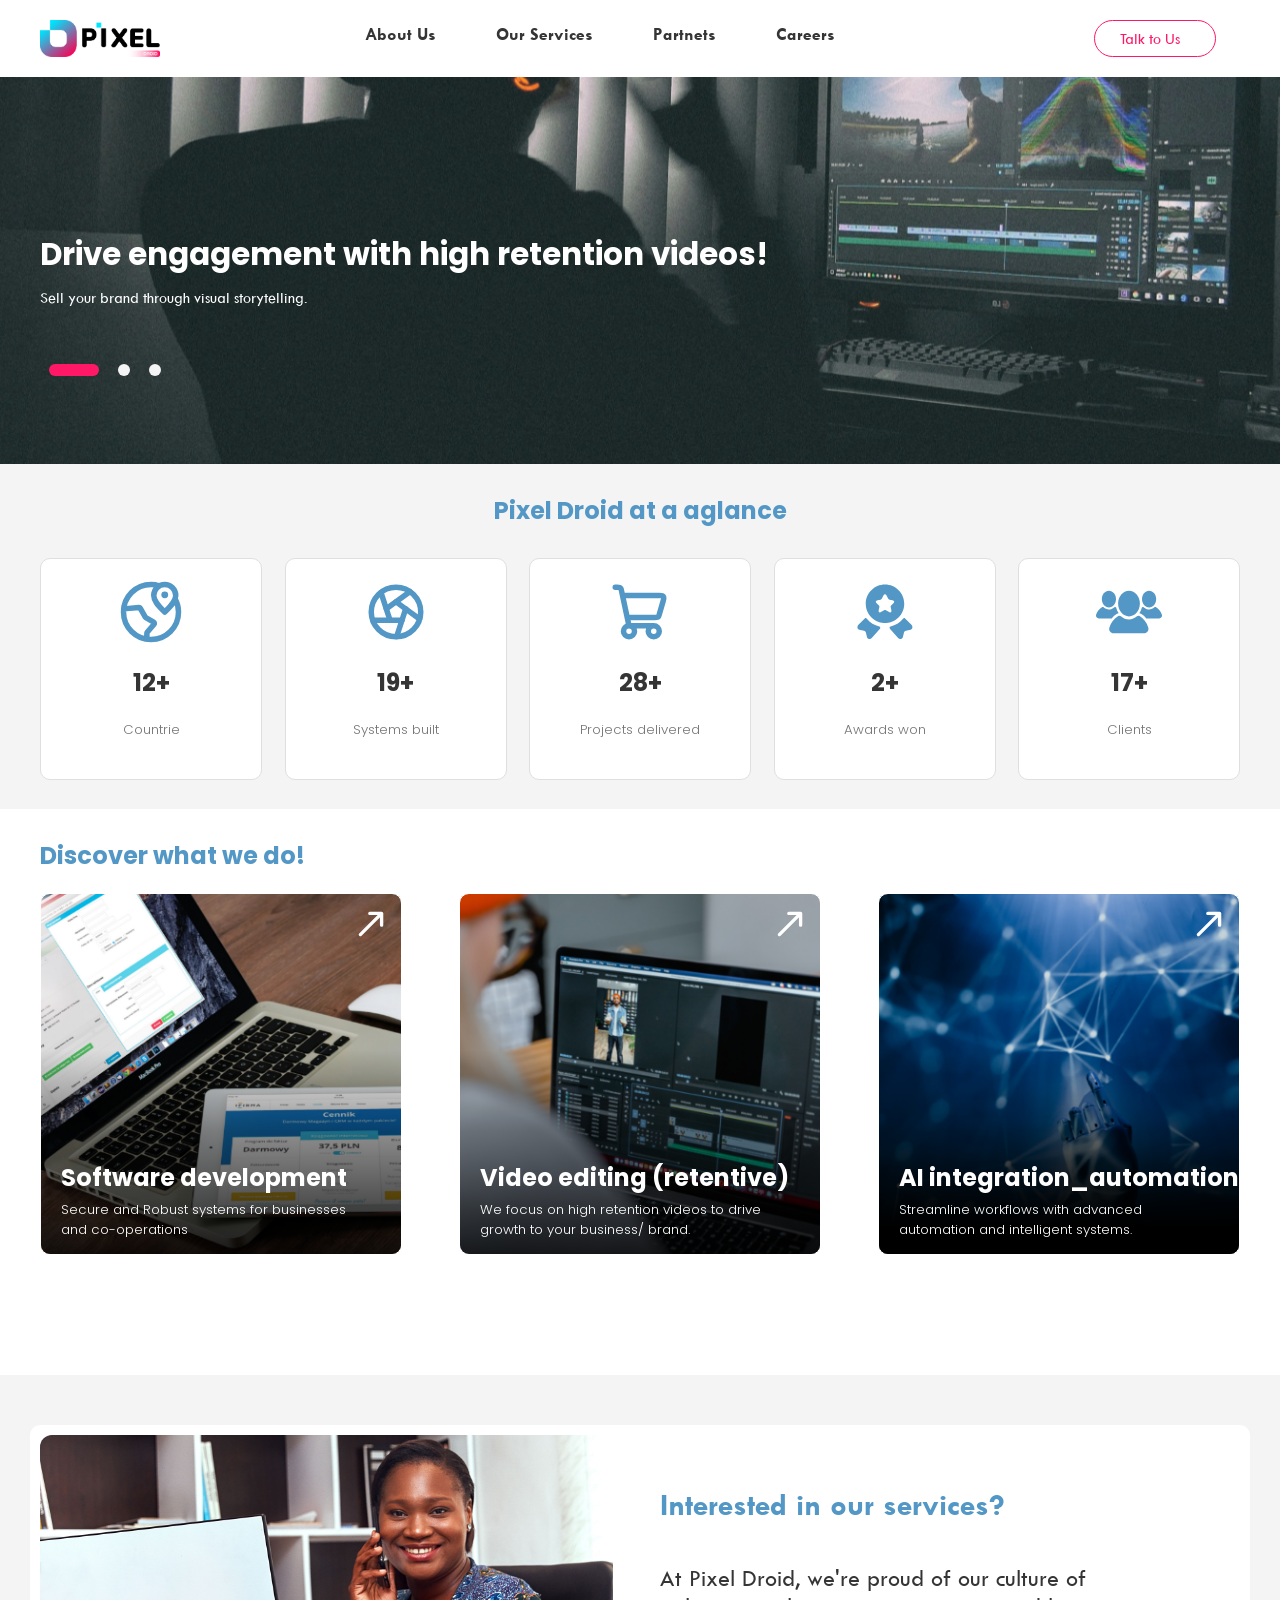
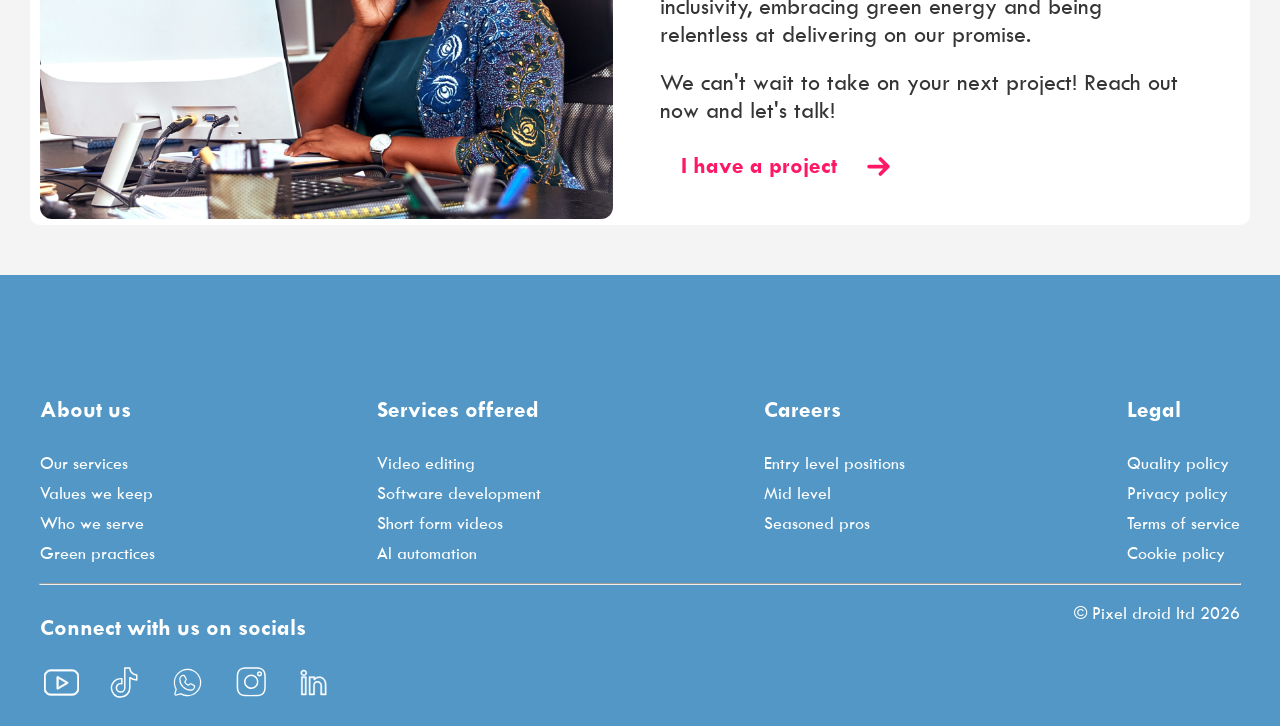
==== commit 7161b4fe: "Redesign css to fit all" ====
--- a/index.html
+++ b/index.html
@@ -8,6 +8,8 @@
     <link rel="stylesheet" href="styles/global.css">    
     <link rel="stylesheet" href="styles/colors.css">
     <link rel="stylesheet" href="styles/scrollbar.css">
+    <link rel="stylesheet" href="styles/nav.css">
+    <link rel="stylesheet" href="styles/footer.css">
     <link rel="stylesheet" href="styles/index.css">
     <script src="js/index.js" defer></script>
     <script src="js/loading.js" defer></script>
@@ -255,7 +257,7 @@
                         <h2 class="poppins">Software development</h2>
                         <h5 class="poppins">Secure and Robust systems for businesses <br />and co-operations</h5>
 
-                        <div class="get-service-button flex tc " id="getservice-1">Get this service</div>
+                        <div class="get-service-button flex tc " id="getservice-1">I need this service</div>
 
                     </div>
 
@@ -278,7 +280,7 @@
                         <h2 class="poppins">Video editing (retentive)</h2>
                         <h5 class="poppins">We focus on high retention videos to drive<br />growth to your business/ brand.</h5>
 
-                        <div class="get-service-button flex tc " id="getservice-2">Get this service</div>
+                        <div class="get-service-button flex tc " id="getservice-2">I need this service</div>
 
                     </div>
 
@@ -301,7 +303,7 @@
                         <h2 class="poppins">AI integration_automation</h2>
                         <h5 class="poppins">Streamline workflows with advanced<br />automation and intelligent systems.</h5>
 
-                        <div class="get-service-button flex tc " id="getservice-3">Get this service</div>
+                        <div class="get-service-button flex tc " id="getservice-3">I need this service</div>
 
                     </div>
 
@@ -327,7 +329,7 @@
             <div class="i-have-a-project-content self-center-y column ">
                 <h1 class="tc">Interested in our services?</h1>
 
-                <h2 class="tc">At Pixel Lab Digital, we're proud of our culture of<br />
+                <h2 class="tc">At Pixel Droid, we're proud of our culture of<br />
                 inclusivity, embracing green energy and being<br />
                 relentless at delivering on our promise.<br />
                 </h2>
--- a/styles/nav.css
+++ b/styles/nav.css
@@ -0,0 +1,132 @@
+body{
+    background-color:var(--background-1);
+}
+#loading{
+    width: 100%;
+    height: 100%;
+    background-color: var(--loading-background);
+    backdrop-filter: blur(5px); 
+    -webkit-backdrop-filter: blur(5px); 
+    top: 0px;
+    z-index: 100;
+}
+
+.loading-content{
+    height: 100%;
+    width: 100vh;
+    justify-content: center;
+}
+
+.loading-content img{
+    height: 15vh;
+    width: 15vh;
+    margin-top: 40%;
+}
+
+.nav{
+    background-color: var(--background-2);
+    height: 8.5svh;
+    width: 100%;
+    box-shadow: rgba(0, 0, 0, 0.1) 0px 10px 50px;
+    z-index: 1;
+}
+
+.nav-wrapper{
+    width: 100%;
+    height: 100%;
+    padding-left: 20px;
+    padding-right: 20px;
+    justify-content: space-between;
+}
+
+.nav-logo{
+    display: block;
+    height: 90%;
+    width: 120px;
+    background-image: url('../assets/images/logo.png');
+    background-repeat: no-repeat;
+    background-position: center;
+    background-size: contain;
+    text-decoration: none;  
+}
+
+.nav-links{
+    height: 90%;
+    justify-content: space-between;
+    color: var(--nav-font-color);
+}
+
+.nav-link:hover{
+    color: var(--accent-1);
+    cursor: pointer;
+}
+
+.nav-link{
+    padding: 0 10px;
+    height: 60%;
+    padding-bottom: 10px;
+    margin-right: 30px;
+}
+
+.nav-link-text{
+    font-size: 18px;
+    font-weight: bold;
+    height: 73%;
+    align-items: end;
+    padding: 0 5px;
+    margin-top: auto;
+}
+
+.nav-link-line{
+    background-color: var(--background-2);
+    height: 9%;
+    width: 100%;
+    border-top-left-radius: 20px;
+    border-top-right-radius: 20px;
+    margin-top: 5px;
+}
+
+.nav-link:hover .nav-link-line{
+    background-color: var(--accent-2);
+}
+
+.nav-right{
+    width: 170px;
+}
+
+.sendmail{
+    width: 70px;
+    height: 35px;
+    border-radius: 30px;
+    border: 1px solid var(--accent-2);
+    cursor: pointer;
+    align-items: center;
+    padding: 0 25px;
+    color: var(--accent-2);
+    overflow: hidden;
+}
+
+.sendmail:hover{
+    background-color: var(--accent-2);
+    color: var(--background-1);
+    width: 100px;
+}
+
+.sendmail-text{
+    font-size: 16px;
+    
+}
+
+.sendmail-icon{
+    width: 20px;
+    height: 20px;
+    right: -30px;
+}
+
+.sendmail-svg{
+    stroke: aliceblue;
+}
+
+.sendmail:hover .sendmail-icon{
+    right: 10px;
+}
--- a/styles/footer.css
+++ b/styles/footer.css
@@ -0,0 +1,43 @@
+.footer{
+    background-color: var(--accent-1);
+}
+
+.footer-limiter{
+    height: 200px;
+    width: 100%;
+    padding-top: 100px;
+    color: var(--white);
+    justify-content: space-between;
+}
+
+.footer-links a{
+    text-decoration: none;
+    color: var(--white);
+    margin-top: 10px;
+    font-size: 18px;
+}
+
+.footer-links a:hover{
+    text-decoration: underline;
+}
+
+.footer-bottom-piece{
+    width: 100%;
+    margin-bottom: 20px;
+    color: var(--white);
+    justify-content: space-between;
+}
+
+.footer-socials-icon{
+    width: 35px;
+    border: 1px solid var(--accent-1);
+    padding: 3px;
+    padding-bottom: 1px;
+    cursor: pointer;
+    margin-right: 20px;
+    border-bottom-right-radius: 10px;
+}
+
+.footer-socials-icon:hover{
+    border-bottom: 1px solid var(--white);
+}
--- a/styles/index.css
+++ b/styles/index.css
@@ -15,6 +15,7 @@
     backdrop-filter: blur(5px); 
     -webkit-backdrop-filter: blur(5px); 
     top: 0px;
+    z-index: 100;
 }
 
 .loading-content{
@@ -33,7 +34,8 @@
     background-color: var(--background-2);
     height: 8.5svh;
     width: 100%;
-    
+    box-shadow: rgba(0, 0, 0, 0.1) 0px 10px 50px;
+    z-index: 1;
 }
 
 .nav-wrapper{
@@ -273,7 +275,7 @@
 }
 
 .service-box:hover{
-    border: 1px solid var(--accent-2);
+    box-shadow: rgba(100, 100, 111, 0.2) 0px 7px 29px 0px;
 }
 
 .service-box-arrow{
@@ -286,7 +288,7 @@
     height: 90%;
     width: 100%;
     bottom: -120px;
-    background:linear-gradient(to top,rgb(0, 0, 0),black,rgba(0, 0, 0, 0.719),rgba(0, 0, 0, 0.438),rgba(0, 0, 0, 0)) ;
+    background:linear-gradient(to top,rgb(10, 44, 54),black,rgba(0, 0, 0, 0.719),rgba(0, 0, 0, 0.438),rgba(0, 0, 0, 0)) ;
     color: var(--white);
     padding-left: 20px;
     padding-right: 20px;
@@ -390,45 +392,3 @@
 
 }
 
-.footer{
-    background-color: var(--accent-1);
-}
-
-.footer-limiter{
-    height: 200px;
-    width: 100%;
-    padding-top: 100px;
-    color: var(--white);
-    justify-content: space-between;
-}
-
-.footer-links a{
-    text-decoration: none;
-    color: var(--white);
-    margin-top: 10px;
-    font-size: 18px;
-}
-
-.footer-links a:hover{
-    text-decoration: underline;
-}
-
-.footer-bottom-piece{
-    width: 100%;
-    margin-bottom: 20px;
-    color: var(--white);
-    justify-content: space-between;
-}
-
-.footer-socials-icon{
-    width: 35px;
-    border: 1px solid var(--accent-1);
-    padding: 3px;
-    padding-bottom: 1px;
-    cursor: pointer;
-    margin-right: 20px;
-}
-
-.footer-socials-icon:hover{
-    border-bottom: 1px solid var(--white);
-}
